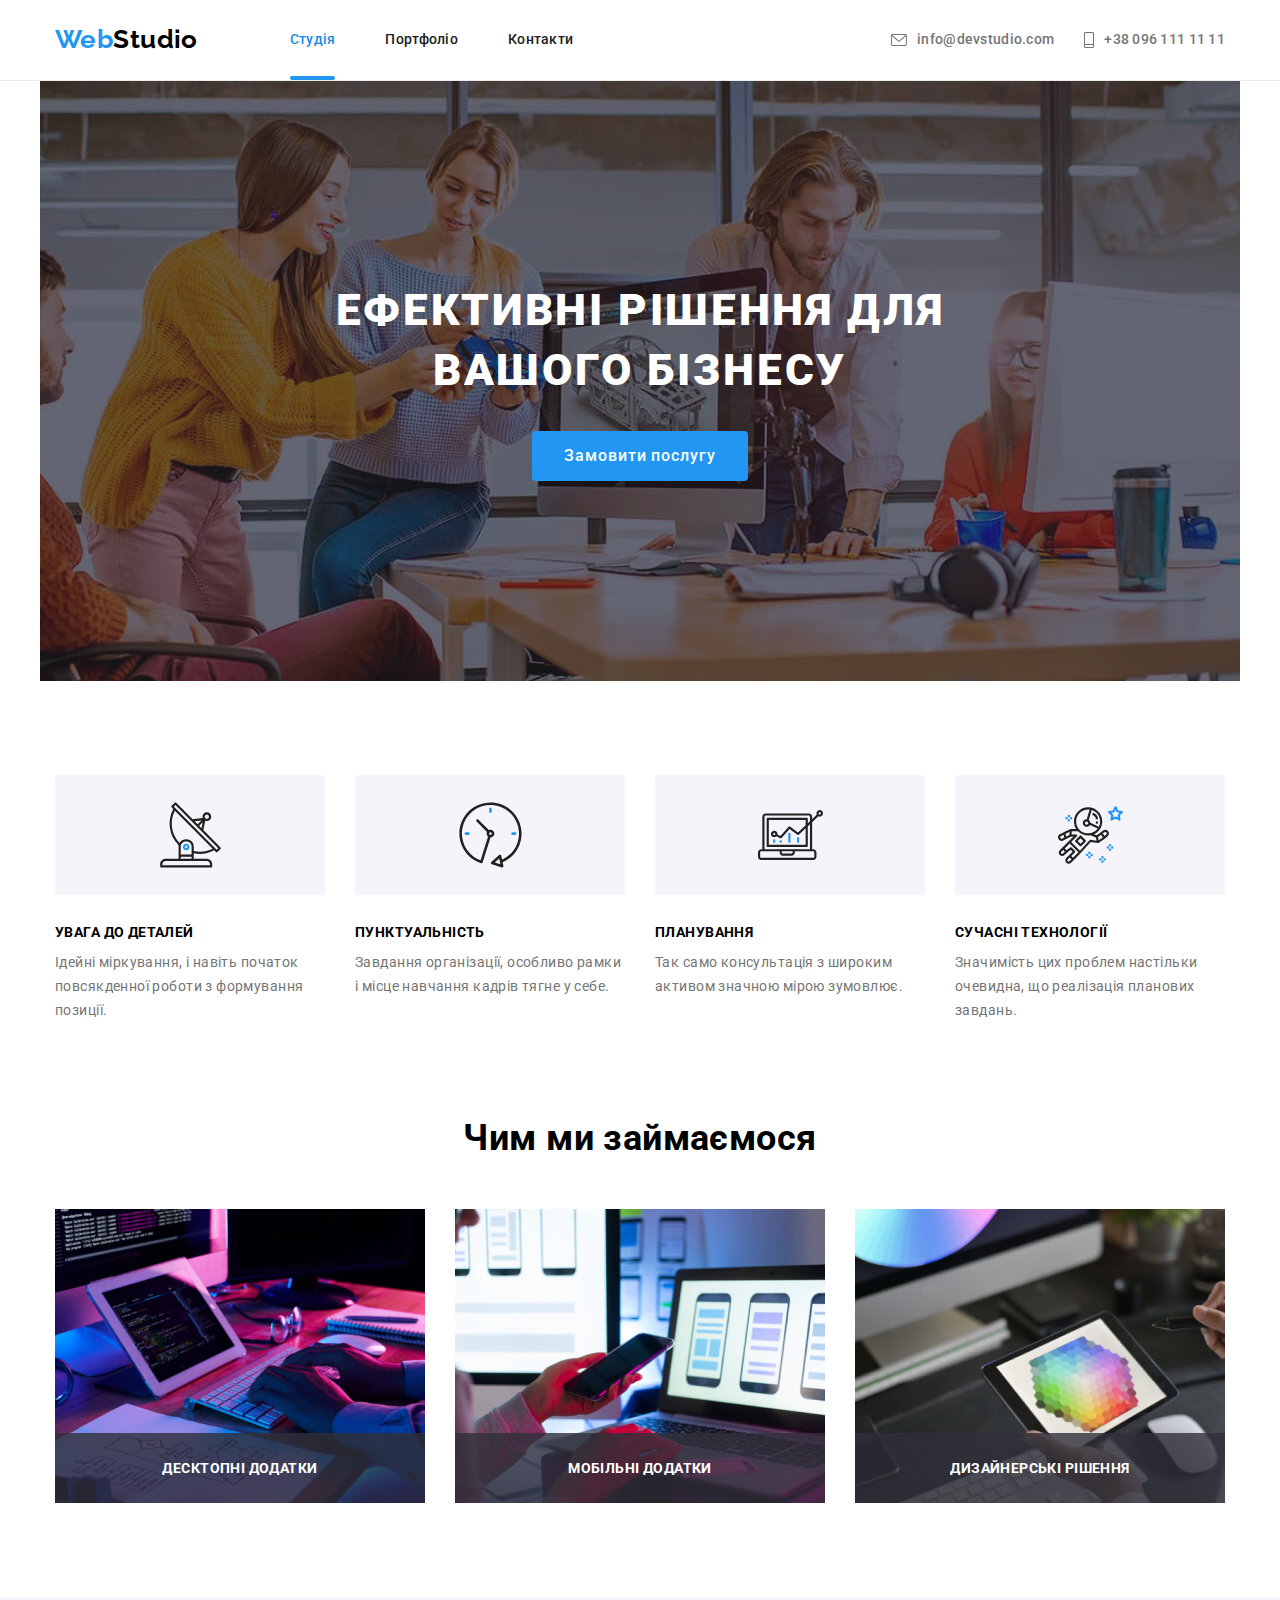
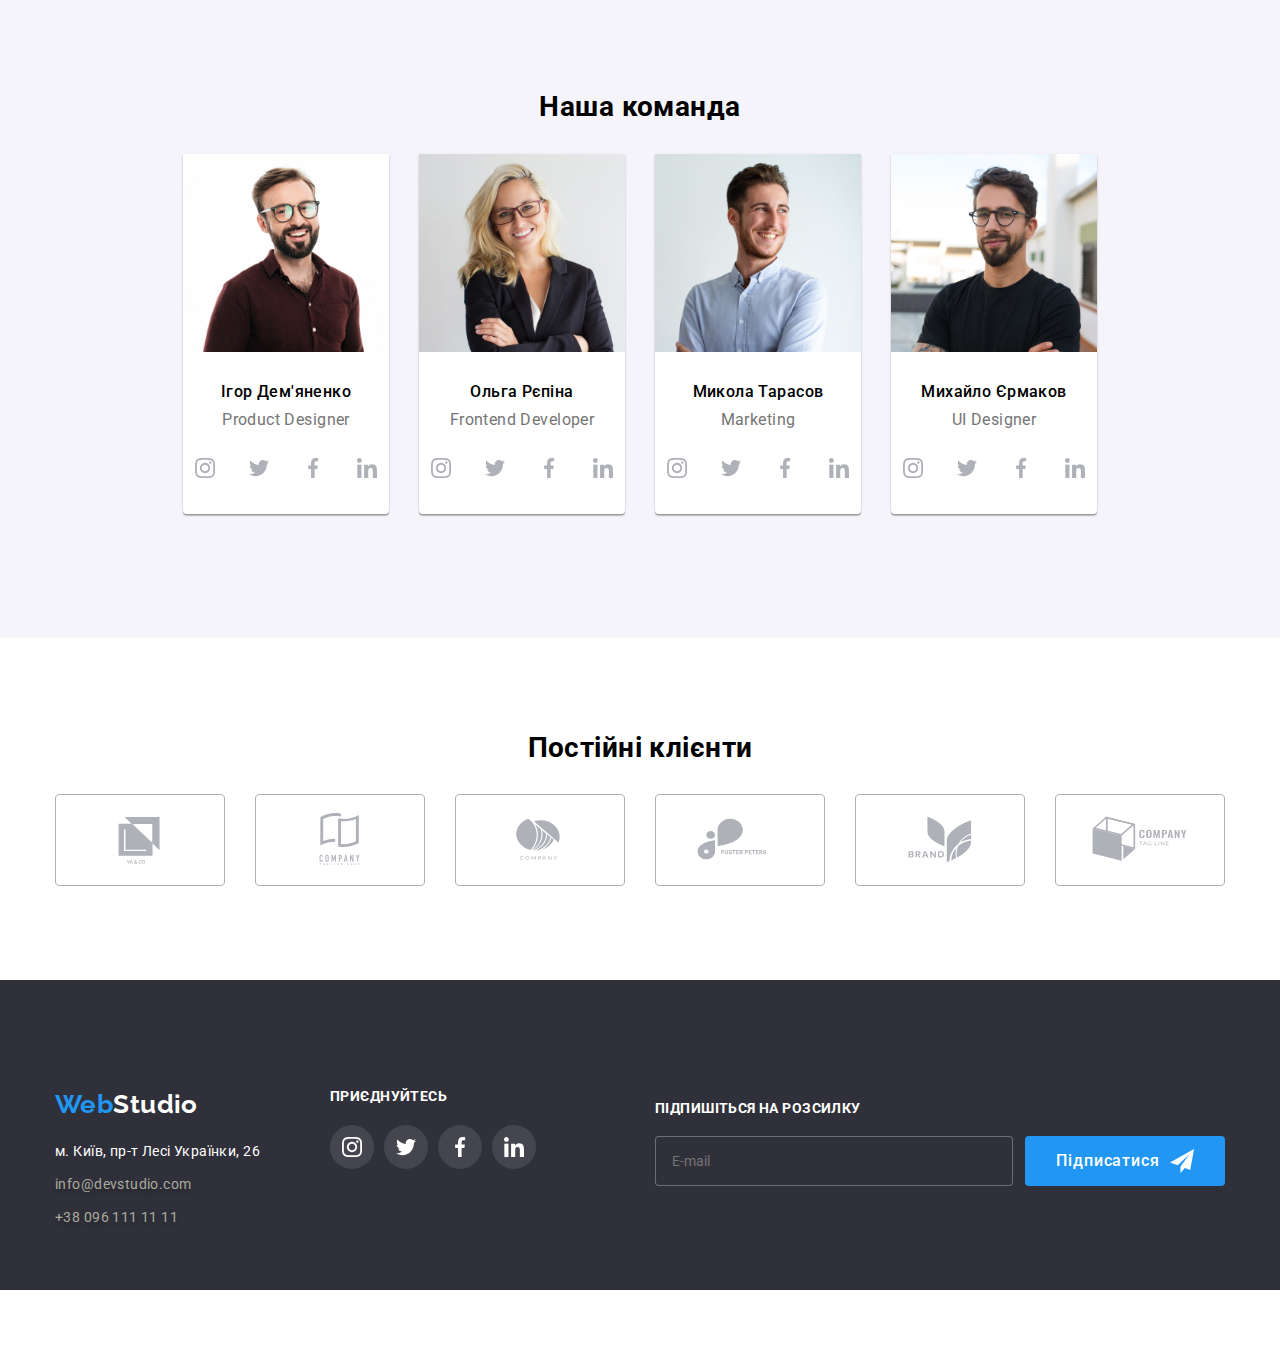
==== index.html @ 334ee8cf "add main and portfolio html pages" ====
<!DOCTYPE html>
<html lang="uk">

<head>
    <meta charset="UTF-8">
    <meta http-equiv="X-UA-Compatible" content="IE=edge">
    <meta name="viewport" content="width=device-width, initial-scale=1.0">
    <title>WebStudio</title>
    <link rel="preconnect" href="https://fonts.googleapis.com">
    <link rel="preconnect" href="https://fonts.gstatic.com" crossorigin>
    <link href="https://fonts.googleapis.com/css2?family=Raleway:wght@700&family=Roboto:wght@400;500;700;900&display=swap"
        rel="stylesheet">
    <link rel="stylesheet" href="https://cdnjs.cloudflare.com/ajax/libs/modern-normalize/1.1.0/modern-normalize.min.css">
    <link rel="stylesheet" href="./css/main.min.css">
    
    
</head>

<body class="page">

    <!--========== Навігація сайту ==========-->

    <header class="page-header">
        <div class="container page-header__container">
            <nav class="page-nav">
                <a class="logo link page-nav__logo" href="/index.html"><span class="logo__img">Web</span><span class="logo__img-header">Studio</span></a>
        
                <ul class="menu list">
                    <li class="menu__items">
                        <a class="menu__link menu__link_current link" href="./index.html">Студія</a>
                    </li>
                    <li class="menu__items">
                        <a class="menu__link link" href="./portfolio.html">Портфоліо</a>
                    </li>
                    <li class="menu__items">
                        <a class="menu__link link" href="#Контакти">Контакти</a>
                    </li>
                </ul>
                <!-- <button type="button" class="menu-button is-open"  
                data-menu-open>
                    <svg
                        width="40px" 
                        height="40px"
                        aria-label="переключатель мобільного меню"
                        >
                        <use class="icon-cross" href="./images/sprite.svg#icon-burger"></use>
                        <use class="icon-burger" href="./images/sprite.svg#icon-close"></use>
                    </svg>
                </button> -->
                <button type="button" class="open-mobile-menu-btn" data-menu-open>
                    <svg class="open-mobile-menu-btn_icon">
                        <use href="./images/sprite.svg#icon-burger"></use>
                    </svg>
                </button>
            </nav>
           
            <ul class="contact list">
                <li class="contact__items">
                    <a class="contact__info link" href="mailto:info@devstudio.com">
                        <svg class="email-img" lang="eu" aria-label="email logo" width="16" height="12">
                            <use href="./images/sprite.svg#icon-envelope"></use>
                        </svg>info@devstudio.com</a
                    >
                </li>
                <li class="contact__items">
                    <a class="contact__info link contact-phone-number" href="tel:+380961111111">
                        <svg class="phone-img" lang="eu" aria-label="phone logo" width="10" height="16">
                            <use href="./images/sprite.svg#icon-Vector"></use>
                        </svg>+38 096 111 11 11</a
                    >
                </li>
            </ul>
        </div>
        <div class="mobile-menu .backdrop" data-menu>
            <div class="container mobile-menu__container ">
                <button class="mobile-menu__close-btn" data-menu-close>
                    <svg class="mobile-menu__close-icon">
                        <use href="./images/sprite.svg#icon-close"></use>
                    </svg>
                </button>
                <ul class="mobile-menu-nav list">
                    <li class="mobile-menu-nav__item link">
                        <a class="mobile-menu-nav__link menu__link_current link" href="./index.html">Студія</a></li>
                    <li class="mobile-menu-nav__item link">
                        <a class="mobile-menu-nav__link link" href="./portfolio.html">Портфоліо</a></li>
                    <li class="mobile-menu-nav__item link">
                        <a class="mobile-menu-nav__link link" href="">Контакти</a></li>
                </ul>

                <ul class="mobile-menu-contacts list">
                    <li class="mobile-menu-contacts__item">
                        <a href="tel:+38 096 111 11 11" class="mobile-menu-contacts__tel link">+38 096 111 11 11</a>
                    </li>
                    <li class="mobile-menu-contacts__item">
                        <a href="mailo:info@devstudio.com" class="mobile-menu-contatcts__mail link">info@devstudio.com</a>
                    </li>
                </ul>

                <ul class="mobile-menu-social-list list">
                    <li class="mobile-menu-social-list__item">
                        <a class="mobile-menu-social-list__link link" href="">Instagram</a>
                    </li>
                    <li class="mobile-menu-social-list__item">
                        <a class="mobile-menu-social-list__link link" href="">Twitter</a>
                    </li>
                    <li class="mobile-menu-social-list__item">
                        <a class="mobile-menu-social-list__link link" href="">Facebook</a>
                    </li>
                    <li class="mobile-menu-social-list__item">
                        <a class="mobile-menu-social-list__link link" href="">LinkedIn</a>
                    </li>
                </ul>
            </div>
        </div>
    </header>

    <main>

        <!--========== Герой ==========-->

        <section class="hero">
            <div class="container hero-container">
                <h1 class="hero__title">Ефективні рішення для вашого бізнесу</h1>
                <button class="model-open-btn" type="button" data-modal-open>Замовити послугу</button>
            </div>
        </section>

        <!--========== Переваги ==========-->

        <section class="benefits section" id="Наші_переваги"> 
            <div class="container">
                <h2 class="benefist__subtitle visually-hidden">Наші переваги</h2>
                <ul class="list benefits-info">
                    <li class="benefits-info__benefits-list">
                        <div class="benefits-info__detalis">
                            <svg class="benefits-list__icon--svg" lang="en" aria-label="antenna logo" width="65px" height="70px">
                                <use href="./images/sprite.svg#icon-antenna"></use>
                            </svg>
                        </div>
                        <h3 class="benefits-info__title">УВАГА ДО ДЕТАЛЕЙ</h3>
                        <p class="benefits-info__text">Ідейні міркування, і навіть початок повсякденної роботи з формування позиції.</p>
                    </li>

                    <li class="benefits-info__benefits-list">
                        <div class="benefits-info__detalis">
                            <svg class="benefits-list__icon--svg" lang="en" aria-label="clock logo" width="65px" height="70px">
                                <use href="./images/sprite.svg#icon-clock"></use>
                            </svg>
                        </div>
                        <h3 class="benefits-info__title">ПУНКТУАЛЬНІСТЬ</h3>
                        <p class="benefits-info__text">Завдання організації, особливо рамки і місце навчання кадрів тягне у себе.</p>
                    </li>

                    <li class="benefits-info__benefits-list">
                        <div class="benefits-info__detalis">
                            <svg class="benefits-list__icon--svg" lang="en" aria-label="diagram logo" width="65px" height="70px">
                                <use href="./images/sprite.svg#icon-diagram"></use>
                            </svg>
                        </div>
                        <h3 class="benefits-info__title">ПЛАНУВАННЯ</h3>
                        <p class="benefits-info__text">Так само консультація з широким активом значною мірою зумовлює.</p>
                    </li>

                    <li class="benefits-info__benefits-list">
                        <div class="benefits-info__detalis">
                            <svg class="benefits-list__icon--svg" lang="en" aria-label="astronaut logo" width="65px" height="70px">
                                <use href="./images/sprite.svg#icon-astronaut"></use>
                            </svg>
                        </div>
                        <h3 class="benefits-info__title">СУЧАСНІ ТЕХНОЛОГІЇ</h3>
                        <p class="benefits-info__text">Значимість цих проблем настільки очевидна, що реалізація планових завдань.</p>
                    </li>
                </ul>
            </div>
        </section>

        <!--============= Чим займаємося =============-->

        <section class="work section">
            <div class="container">
                <h2 class="work__title">Чим ми займаємося</h2>
                <ul class="list work-info">
                    <li class="work-class">
                        <div class="class-title">
                            <img src="./images/photo-main/foto1.jpg" alt="Друкує на лептопі" width="370">
                            <p class="class-title__text">ДЕСКТОПНІ ДОДАТКИ</p>
                        </div>
                    </li>
                    <li class="work-class">
                        <div class="class-title">
                            <img src="./images/photo-main/foto2.jpg" alt="Людина за компютером" width="370">
                            <p class="class-title__text">МОБІЛЬНІ ДОДАТКИ</p>
                        </div>
                    </li>
                    <li class="work-class">
                        <div class="class-title">
                            <img src="./images/photo-main/foto3.jpg" alt="Планшет та ручка" width="370">
                            <p class="class-title__text">ДИЗАЙНЕРСЬКІ РІШЕННЯ</p>
                        </div>
                    </li>
                </ul>
            </div>
        </section>

        <!--============= Наша команда =============-->

        <section class="team section">
            <div class="container">
                <h2 class="team__title">Наша команда</h2>
                    <ul class="list team-info">
                        <li class="team-info__person-info">
                            <picture>
                                <source srcset="./images/team/team-desctop1.webp 1x, ./images/team/team-desctop1.webp 2x" 
                                    media="(min-width: 1200px)"
                                    type="img/webp" />
                                <source srcset="./images/team/team-desctop1.jpg 1x, ./images/team/team-desctop1.jpg 2x" 
                                    media="(min-width: 1200px)"
                                    />
                                <source srcset="./images/team/team-tablet1.webp 1x, ./images/team/team-tablet1.webp 2x"
                                    media="(min-width: 768px)" 
                                     />
                                <source srcset="./images/team/team-tablet1.jpg 1x, ./images/team/team-tablet1.jpg 2x" 
                                    media="(min-width: 768px)"
                                    />
                                <source srcset="./images/team/team-mobile1.jpg 1x, ./images/team/team-mobile1.jpg 2x" 
                                    media="(max-width: 767px)"
                                    />
                                <source srcset="./images/team/team-mobile1.jpg 1x, ./images/team/team-mobile1.jpg 2x" 
                                    media="(max-width: 767px)"
                                    />

                                <img class="team-img" src="./images/team/team-mobile1.jpg" alt="Ігор Дем'яненко член команди">
                            </picture>
                            <div class="team-descr">
                                <h3 class="team-descr__name-person">Ігор Дем'яненко</h3>
                                <p class="team-descr__proffession-person">Product Designer</p>
                            
                                <ul class="social-list list">
                                    <li class="social-list__social-items">
                                        <a class="social-list__social-link" href="">
                                            <svg class="links-list__social-icon--fill" width="20px" height="20px">
                                                <use href="./images/sprite.svg#icon-instagram"> 
                                                </use>
                                            </svg>
                                        </a>
                                    </li>
                                    <li class="social-list__social-items">
                                        <a class="social-list__social-link" href="">
                                            <svg class="links-list__social-icon--fill" width="20px" height="20px">
                                                <use href="./images/sprite.svg#icon-twitter">
                                                </use>
                                            </svg>
                                        </a>
                                    </li>
                                    <li class="social-list__social-items">
                                        <a class="social-list__social-link" href="">
                                            <svg class="links-list__social-icon--fill" width="20px" height="20px">
                                                <use href="./images/sprite.svg#icon-facebook">
                                                </use>
                                            </svg>
                                        </a>
                                    </li>
                                    <li class="social-list__social-items">
                                        <a class="social-list__social-link" href="">
                                            <svg class="links-list__social-icon--fill" width="20px" height="20px">
                                                <use href="./images/sprite.svg#icon-linkedin">
                                                </use>
                                            </svg>
                                        </a>
                                    </li>
                                </ul>
                            </div>
                        </li>
                        <li class="team-info__person-info">
                            <picture>
                                <source srcset="./images/team/team-desctop2.webp 1x, ./images/team/team-desctop2.webp 2x"
                                    media="(min-width: 1200px)" 
                                    type="img/webp" />
                                <source srcset="./images/team/team-desctop2.jpg 1x, ./images/team/team-desctop2.jpg 2x"
                                    media="(min-width: 1200px)" />
                                <source srcset="./images/team/team-tablet2.webp 1x, ./images/team/team-tablet2.webp 2x" 
                                    media="(min-width: 768px)"
                                    />
                                <source srcset="./images/team/team-tablet2.jpg 1x, ./images/team/team-tablet2.jpg 2x" 
                                    media="(min-width: 768px)" />
                                <source srcset="./images/team/team-mobile2.jpg 1x, ./images/team/team-mobile2.jpg 2x" 
                                    media="(max-width: 767px)"
                                    />
                                <source srcset="./images/team/team-mobile2.jpg 1x, ./images/team/team-mobile2.jpg 2x" 
                                    media="(max-width: 767px)" 
                                    />
                                <img class="team-img" src="./images/team/team-mobile2.jpg" alt="Ольга Рєпіна член команди">
                            </picture>
                                <div class="team-descr">
                                    <h3 class="team-descr__name-person">Ольга Рєпіна</h3>
                                    <p class="team-descr__proffession-person">Frontend Developer</p>
                                
                                    <ul class="social-list list">
                                        <li class="social-list__social-item">
                                            <a class="social-list__social-link" href="">
                                                <svg class="links-list__social-icon--fill" width="20px" height="20px">
                                                    <use href="./images/sprite.svg#icon-instagram">
                                                    </use>
                                                </svg>
                                            </a>
                                        </li>
                                        <li class="social-list__social-items">
                                            <a class="social-list__social-link" href="">
                                                <svg class="links-list__social-icon--fill" width="20px" height="20px">
                                                    <use href="./images/sprite.svg#icon-twitter">
                                                    </use>
                                                </svg>
                                            </a>
                                        </li>
                                        <li class="social-list__social-items">
                                            <a class="social-list__social-link" href="">
                                                <svg class="links-list__social-icon--fill" width="20px" height="20px">
                                                    <use href="./images/sprite.svg#icon-facebook">
                                                    </use>
                                                </svg>
                                            </a>
                                        </li>
                                        <li class="social-list__social-items">
                                            <a class="social-list__social-link" href="">
                                                <svg class="links-list__social-icon--fill" width="20px" height="20px">
                                                    <use href="./images/sprite.svg#icon-linkedin">
                                                    </use>
                                                </svg>
                                            </a>
                                        </li>
                                    </ul>
                                </div>
                        </li>
                        <li class="team-info__person-info">
                            <picture>
                                <source srcset="./images/team/team-desctop3.webp 1x, ./images/team/team-desctop3.webp 2x"
                                    media="(min-width: 1200px)" 
                                    type="img/webp" />
                                <source srcset="./images/team/team-desctop3.jpg 1x, ./images/team/team-desctop3.jpg 2x"
                                    media="(min-width: 1200px)" />
                                <source srcset="./images/team/team-tablet3.webp 1x, ./images/team/team-tablet3.webp 2x" 
                                    media="(min-width: 768px)"
                                    />
                                <source srcset="./images/team/team-tablet3.jpg 1x, ./images/team/team-tablet3.jpg 2x" 
                                    media="(min-width: 768px)" />
                                <source srcset="./images/team/team-mobile3.jpg 1x, ./images/team/team-mobile3.jpg 2x" 
                                    media="(max-width: 767px)"
                                    />
                                <source srcset="./images/team/team-mobile3.jpg 1x, ./images/team/team-mobile3.jpg 2x" 
                                    media="(max-width: 767px)" />
                            
                                <img class="team-img" src="./images/team/team-mobile3.jpg" alt="Микола Тарасов член команди">
                            </picture>
                                <div class="team-descr">
                                    <h3 class="team-descr__name-person">Микола Тарасов</h3>
                                    <p class="team-descr__proffession-person">Marketing</p>
                                
                                    <ul class="social-list list">
                                        <li class="social-list__social-item">
                                            <a class="social-list__social-link" href="">
                                                <svg class="links-list__social-icon--fill" width="20px" height="20px">
                                                    <use href="./images/sprite.svg#icon-instagram">
                                                    </use>
                                                </svg>
                                            </a>
                                        </li>
                                        <li class="social-list__social-items">
                                            <a class="social-list__social-link" href="">
                                                <svg class="links-list__social-icon--fill" width="20px" height="20px">
                                                    <use href="./images/sprite.svg#icon-twitter">
                                                    </use>
                                                </svg>
                                            </a>
                                        </li>
                                        <li class="social-items">
                                            <a class="social-list__social-link" href="">
                                                <svg class="links-list__social-icon--fill" width="20px" height="20px">
                                                    <use href="./images/sprite.svg#icon-facebook">
                                                    </use>
                                                </svg>
                                            </a>
                                        </li>
                                        <li class="social-items">
                                            <a class="social-list__social-link" href="">
                                                <svg class="links-list__social-icon--fill" width="20px" height="20px">
                                                    <use href="./images/sprite.svg#icon-linkedin">
                                                    </use>
                                                </svg>
                                            </a>
                                        </li>
                                    </ul>
                                </div>
                        </li>
                        <li class="team-info__person-info">
                            <picture>
                                <source srcset="./images/team/team-desctop4.webp 1x, ./images/team/team-desctop4.webp 2x"
                                    media="(min-width: 1200px)" 
                                    type="img/webp" />
                                <source srcset="./images/team/team-desctop4.jpg 1x, ./images/team/team-desctop4.jpg 2x"
                                    media="(min-width: 1200px)" />
                                <source srcset="./images/team/team-tablet4.webp 1x, ./images/team/team-tablet4.webp 2x" 
                                    media="(min-width: 768px)"
                                    />
                                <source srcset="./images/team/team-tablet4.jpg 1x, ./images/team/team-tablet4.jpg 2x" 
                                    media="(min-width: 768px)" />
                                <source srcset="./images/team/team-mobile4.jpg 1x, ./images/team/team-mobile4.jpg 2x" 
                                    media="(max-width: 767px)"
                                    />
                                <source srcset="./images/team/team-mobile4.jpg 1x, ./images/team/team-mobile4.jpg 2x" 
                                    media="(max-width: 767px)" />
                            
                                <img class="team-img" src="./images/team/team-mobile4.jpg" alt="Михайло Єрмаков член команди">
                            </picture>
                                <div class="team-descr">
                                    <h3 class="team-descr__name-person">Михайло Єрмаков</h3>
                                    <p class="team-descr__proffession-person">UI Designer</p>
                                
                                    <ul class="social-list list">
                                        <li class="social-list__social-item">
                                            <a class="social-list__social-link" href="#">
                                                <svg class="links-list__social-icon--fill" width="20px" height="20px">
                                                    <use href="./images/sprite.svg#icon-instagram">
                                                    </use>
                                                </svg>
                                            </a>
                                        </li>
                                        <li class="social-list__social-items">
                                            <a class="social-list__social-link" href="#">
                                                <svg class="links-list__social-icon--fill" width="20px" height="20px">
                                                    <use href="./images/sprite.svg#icon-twitter">
                                                    </use>
                                                </svg>
                                            </a>
                                        </li>
                                        <li class="social-list__social-items">
                                            <a class="social-list__social-link" href="#">
                                                <svg class="links-list__social-icon--fill" width="20px" height="20px">
                                                    <use href="./images/sprite.svg#icon-facebook">
                                                    </use>
                                                </svg>
                                            </a>
                                        </li>
                                        <li class="social-list__social-items">
                                            <a class="social-list__social-link" href="#" >
                                                <svg class="links-list__social-icon--fill" width="20px" height="20px">
                                                    <use href="./images/sprite.svg#icon-linkedin">
                                                    </use>
                                                </svg>
                                            </a>
                                        </li>
                                    </ul>
                                </div>
                        </li>
                    </ul>
            </div>
        </section>

            <!--============= Наші клієнти =============-->

        <section class="section client">
            <div class="container">
                <h2 class="client__hero">Постійні клієнти</h2>
                <ul class="client-list list">
                    <li class="client-list__client-items">
                        <a class="client-list__client-link" href="#">
                            <svg class="client-list__client-logo" width="160px" height="60px">
                                <use href="./images/sprite.svg#icon-Logo"></use>
                            </svg>
                        </a>
                    </li>
                    <li class="client-list__client-items">
                        <a class="client-list__client-link" href="#">
                            <svg class="client-list__client-logo" lang="en" aria-label="client logo" width="160px" height="60px">
                                <use href="./images/sprite.svg#icon-Logo-1"></use>
                            </svg>
                        </a>
                    </li>
                    <li class="client-list__client-items">
                        <a class="client-list__client-link" href="#">
                            <svg class="client-list__client-logo" lang="en" aria-label="client logo" width="160px" height="60px">
                                <use href="./images/sprite.svg#icon-Logo-2"></use>
                            </svg>
                        </a>
                    </li>
                    <li class="client-list__client-items">
                        <a class="client-list__client-link" href="#">
                            <svg class="client-list__client-logo" lang="en" aria-label="client logo" width="160px" height="60px">
                                <use href="./images/sprite.svg#icon-Logo-3"></use>
                            </svg>
                        </a>
                    </li>
                    <li class="client-list__client-items">
                        <a class="client-list__client-link" href="#">
                            <svg class="client-list__client-logo" lang="en" aria-label="client logo" width="160px" height="60px">
                                <use href="./images/sprite.svg#icon-Logo-4"></use>
                            </svg>
                        </a>
                    </li>
                    <li class="client-list__client-items">
                        <a href="#" class="client-list__client-link">
                            <svg class="client-list__client-logo" lang="en" aria-label="client logo" width="160px" height="60px">
                                <use href="./images/sprite.svg#icon-Logo-5"></use>
                            </svg>
                        </a>
                    </li>
                </ul>
            </div>
        </section>
    </main>
        
    <!--============= Футер =============-->

    <footer class="footer" id="Контакти">
        <div class="all-footer container">
            <div class="footer-tablet">
                <div class="container-footer">
                    <a class="link logo-footer" href="./index.html"><span class="logo-footer__img-first">Web</span><span
                            class="logo-footer__img-second">Studio</span>
                    </a>
                    <address class="addres">
                        <ul class="list addres-list">
                            <li class="addres-list__adress-info">
                                <a class="addres-list__contact-addres link"
                                    href="https://www.google.com/maps/d/u/0/viewer?mid=10uSM3H-mIU3GznYo2szRIEphczw&hl=en_US&ll=50.42725352504822%2C30.537984711639403&z=17"
                                    target="_blank" rel="noreferer noopener nofollow">м. Київ, пр-т Лесі Українки, 26 </a>
                            </li>
                            <li class="addres-list__adress-info">
                                <a class="addres-list__contact-list link contact-email"
                                    href="mailto:info@devstudio.com">info@devstudio.com</a>
                            </li>
                            <li class="addres-list__adress-info">
                                <a class="addres-list__contact-list link contact-phone" href="tel:+380961111111">+38 096 111 11 11</a>
                            </li>
                        </ul>
                    </address>
                </div>
                
                <div class=" social-footer">
                    <p class="social-footer__connection">приєднуйтесь</p>
                    <ul class="social-footer-list list">
                        <li class="social-footer-list__social-item">
                            <a class="social-footer-list__social-link-footer" href="#">
                                <svg class="social-footer-list__social-icons-footer" lang="en" aria-label="instagram logo" width="20px"
                                    height="20px">
                                    <use href="./images/sprite.svg#icon-instagram">
                                    </use>
                                </svg>
                            </a>
                        </li>
                        <li class="social-footer-list__social-items">
                            <a class="social-footer-list__social-link-footer" href="#">
                                <svg class="social-footer-list__social-icons-footer" lang="en" aria-label="twitter logo" width="20px"
                                    height="20px">
                                    <use href="./images/sprite.svg#icon-twitter">
                                    </use>
                                </svg>
                            </a>
                        </li>
                        <li class="social-footer-list__social-items">
                            <a class="social-footer-list__social-link-footer" href="#">
                                <svg class="social-footer-list__social-icons-footer" lang="en" aria-label="facebook logo" width="20px"
                                    height="20px">
                                    <use href="./images/sprite.svg#icon-facebook">
                                    </use>
                                </svg>
                            </a>
                        </li>
                        <li class="social-footer-list__social-items">
                            <a class="social-footer-list__social-link-footer" href="#">
                                <svg class="social-footer-list__social-icons-footer" lang="en" aria-label="linkedin logo" width="20px"
                                    height="20px">
                                    <use href="./images/sprite.svg#icon-linkedin">
                                    </use>
                                </svg>
                            </a>
                        </li>
                    </ul>
                </div>
            </div>
            
            <form class="subscription">
                <b class="subscription__footer-form-descr">ПІДПИШІТЬСЯ НА РОЗСИЛКУ</b>
                <div class="footer-form">
                    <label class="footer-form__footer-lable">
                        <input class="footer-form__footer-input-email" type="email" name="Email" placeholder="E-mail" pattern="[a-z0-9._%+-]+@[a-z0-9.-]+\.[a-z]{2,}$">
                            <button type="submit" class="footer-modal-btn">Підписатися<svg class="footer-icon" width="24px" height="24px">
                            <use href="./images/sprite.svg#icon-send"></use>
                            </svg>
                            </button>  
                        </label>
                </div>
            </form>
        </div>
    </footer>
    
    <div class="backdrop is-hidden" data-modal>
        <div class="modal">
            <button type="button" class="modal-close-btn" data-modal-close>
            <svg class="modal-close-icon" width="18px" height="18px" >
            <use href="./images/sprite.svg#icon-close"></use>
            </svg>
            </button>
            <p class="modal-form-title">Залиште свої дані, ми вам передзвонимо</p>
            <form class="modal-form">
                <label class="modal-form__modal-form-field">
                    <span class="modal-form__form-field-desc">Ім'я</span>
                    <span class="modal-form__form-input-wrapper">
                        <input type="text" class="modal-form__form-input" pattern="[a-zA-Zа-яА-ЯіІїЇ]+" name="user_name" >
                        <svg class="modal-form__form-icon" width="18px" height="18px">
                            <use href="./images/sprite.svg#icon-person-black"></use>
                        </svg>
                    </span>
                </label>
                <label class="modal-form__modal-form-field">
                    <span class="modal-form__form-field-desc">Телфон</span>
                    <span class="modal-form__form-input-wrapper">
                        <input type="tel" class="modal-form__form-input" pattern="[0-9]{3}-[0-9]{3}-[0-9]{2}-[0-9]{2}" title="xxx-xxx-xx-xx" name="user_phone"  >
                        <svg class="modal-form__form-icon" width="18px" height="18px">
                            <use href="./images/sprite.svg#icon-phone-black"></use>
                        </svg>
                    </span>
                </label>
                <label class="modal-form__modal-form-field">
                    <span class="modal-form__form-field-desc">Пошта</span>
                    <span class="modal-form__form-input-wrapper">
                        <input type="email" class="modal-form__form-input" name="user_email" pattern="[a-z0-9._%+-]+@[a-z0-9.-]+\.[a-z]{2,}$">
                        <svg class="modal-form__form-icon" width="18px" height="18px">
                            <use href="./images/sprite.svg#icon-email-black"></use>
                        </svg>
                    </span>
                </label>
                <label class="modal-form__modal-form-field modal-form-comment">
                    <span class="modal-form__form-field-desc">Коментар</span>
                    <textarea name="modal-form__user_message" class="modal-form-message" placeholder="Введіть текст"></textarea>
                </label>
                <label class="model-form-check-field">
                    <input type="checkbox" class="modal-form-check" name="user_policy" required>
                    <svg class="modal-form-own-checkbox">
                        <use class="modal-form-own-checkbox-icon" href="./images/sprite.svg#icon-check"></use>
                    </svg>
                    Погоджуюся з розсилкою та приймаю &nbsp; <a class="modal-form-contract" href="">Умови договору</a>
                </label>
                <button type="submit" class="modal-form-submit">Відправити</button>
            </form>
        </div>
    </div>
    
    <script src="./js/modal.js"></script>
    <script src="./js/menu.js"></script>

</body>


</html>
---- css/main.min.css ----
:root{--primary-font: "Roboto", sans-serif;--secondary-font: "Raleway", sans-serif;--primary-text-color-them-dark: #ffffff;--secondary-text-color-them-dark: rgba(255, 255, 255, 0.6);--primary-text-color-them-light: #212121;--secondary-text-color-them-light: #757575;--accent-color: #2196F3;--primary-background-color: #ffffff;--primary-logo-dark: #000000;--primary-logo-blue: #2196F3;--secondary-logo-blue: #2196F3;--secondary-logo-white: #ffffff;--primary-text-hero: #ffffff;--hero-background: #2F303A;--font-family: inherit;--background-open-model-btn: #188CE8;--background-team: #F5F4FA;--background-person-info: rgba(255, 255, 255, 1);--contact-addres-text: #ffffff;--contact-text-list: rgba(255, 255, 225, 0.6);--background-footer: #2F303A;--background-portfolio-title: #F5F4FA;--portfolio-text-title: #ffffff;--transition-dur-and-func: 250ms cubic-bezier(0.4, 0, 0.2, 1)}.footer-modal-btn,.class-title__text,.benefits-info__detalis,.contact__info,.social-footer-list__social-link-footer,.social-list__social-link,.social-list,.modal-close-btn,.model-form-check-field{display:flex;align-items:center;justify-content:center}.visually-hidden{position:absolute;white-space:nowrap;width:1px;height:1px;overflow:hidden;border:0;padding:0;clip:rect(0 0 0 0);clip-path:inset(50%);margin:-1px}.visually-hidden{position:absolute;white-space:nowrap;width:1px;height:1px;overflow:hidden;border:0;padding:0;clip:rect(0 0 0 0);clip-path:inset(50%);margin:-1px}.link{text-decoration:none}.list{list-style:none}h1,h2,h3,h4,p{margin-top:0;margin-bottom:0}ul,ol{margin-top:0;margin-bottom:0;padding-left:0}img{display:block;max-width:100%;height:auto}button{cursor:pointer}body{font-family:var(--primary-font);font-size:14px;background:var(--primary-background-color);font-weight:700;letter-spacing:.03em}.section{padding-top:94px;padding-bottom:94px}.container{padding-left:15px;padding-right:15px;margin-left:auto;margin-right:auto}@media screen and (min-width: 480px){.container{width:480px}}@media screen and (min-width: 768px){.container{width:768px}}@media screen and (min-width: 1200px){.container{width:1200px}}@media screen and (max-width: 767px){.mobile-menu{position:fixed;top:0;left:0;z-index:100;width:100%;height:100%;opacity:0;visibility:hidden;pointer-events:none;background-color:#fff;transition:opacity var(--transition-dur-and-func),visibility var(--transition-dur-and-func)}.mobile-menu.is-open{opacity:1;visibility:visible;pointer-events:auto}.mobile-menu__container{position:relative;padding-left:40px}.mobile-menu__close-btn{position:absolute;top:10px;right:15px;background-color:rgba(0,0,0,0);border:0;padding:0;line-height:0}.mobile-menu__close-icon{width:40px;height:40px}}@media screen and (min-width: 768px){.mobile-menu{display:none}}.logo__img-header{font-size:26px;font-weight:700;line-height:1.1923076923;font-family:var(--secondary-font);font-style:normal;color:var(--primary-logo-dark)}.logo__img{font-size:26px;font-weight:700;line-height:1.1923076923;font-family:var(--secondary-font);font-style:normal;color:var(--primary-logo-blue)}.backdrop{position:fixed;top:0;left:0;width:100%;height:100%;background:rgba(0,0,0,.2);z-index:100;overflow-y:hidden;transition:var(--transition-dur-and-func)}.backdrop.is-hidden{visibility:hidden;opacity:0;pointer-events:none}.mobile-menu-nav{font-size:40px;font-weight:500;line-height:1.175;letter-spacing:.02em}.mobile-menu-nav:hover,.mobile-menu-nav:focus{color:var(--accent-color)}.mobile-menu__container{position:relative;display:flex;flex-direction:column;height:100%;padding-top:48px;padding-bottom:48px;padding-left:40px}.mobile-menu-nav__link{color:var(--accent_color)}.mobile-menu-nav__item:not(:last-child){margin-bottom:32px}.mobile-menu-contacts__tel{display:block;font-size:34px;font-weight:500;line-height:1.176;color:var(--accent-color);margin-bottom:32px}.mobile-menu-contatcts__mail{display:block;font-size:24px;font-weight:500;line-height:1.166;color:#757575}.mobile-menu-contacts{margin-top:auto;margin-bottom:64px}.mobile-menu-social-list{display:flex;flex-wrap:wrap}.mobile-menu-social-list__item:not(:last-child){border-right:1px solid rgba(33,33,33,.2);margin-right:10px;padding-right:10px}.mobile-menu-social-list__link{color:var(--accent-color);font-size:18px;font-weight:500;line-height:1.22;letter-spacing:.02em}.model-open-btn{align-items:center;margin:auto;display:block;padding:10px 32px;font-family:var(--primary-font);font-weight:500;font-size:16px;line-height:1.88;letter-spacing:.06em;border:none;color:var(--primary-text-color-them-dark);background:var(--accent-color);border-radius:4px;transition:var(--transition-dur-and-func)}.model-open-btn:hover,.model-open-btn:focus{color:var(--primary-text-color-them-dark);background:var(--background-open-model-btn)}.modal-form-title{font-family:var(--primary-font);font-size:20px;font-weight:700;text-align:center;margin-bottom:12px}.modal-form{display:flex;flex-direction:column}.modal-form__form-field-desc{display:block;font-size:12px;font-weight:400;color:#757575;margin-bottom:4px}.modal-form__modal-form-field{margin-bottom:10px}.modal-form-comment{margin-bottom:20px}.modal-form__form-input-wrapper{position:relative;display:block}.modal-form__form-input{width:100%;border:1px rgba(33,33,33,.2) solid;border-radius:4px;padding-left:42px;height:40px;transition:var(--transition-dur-and-func)}.modal-form__form-input:focus{outline:none;border-color:#2196f3}.modal-form__form-icon{display:block;position:absolute;top:50%;left:12px;transform:translateY(-50%);transition:var(--transition-dur-and-func)}.modal-form-input:focus+.modal-form__form-icon{fill:var(--accent-color)}.modal-form-message{width:100%;height:120px;border-radius:4px;border:1px rgba(33,33,33,.2) solid;padding:12px 16px;resize:none;transition:var(--transition-dur-and-func)}.modal-form-message::placeholder{color:rgba(117,117,117,.5)}.modal-form-message:focus{outline:none;border-color:#2196f3}.modal-form-own-checkbox{width:16px;height:15px;border:2px #212121 solid;border-radius:4px;color:#212121;margin-right:7px}.modal-form-check:checked+.modal-form-own-checkbox{background-color:#2196f3;border-color:#fff}.modal-form-own-checkbox-icon{display:none;fill:#fff}.modal-form-check:checked+.modal-form-own-checkbox .modal-form-own-checkbox-icon{display:block}.modal-form-check{position:absolute;appearance:none}.modal-close-icon:hover,.modal-close-icon:focus{fill:#2196f3}.model-form-check-field{font-weight:400;margin-bottom:30px;color:#757575}.modal-form-contract{color:#2196f3}.modal-form-submit{min-width:200px;min-height:50px;align-items:center;margin:auto;display:block;padding:10px 52px;font-family:var(--primary-font);font-weight:500;font-size:16px;line-height:1.88;letter-spacing:.06em;border:none;color:var(--primary-text-color-them-dark);background:var(--accent-color);border-radius:4px;transition:var(--transition-dur-and-func)}.modal-form-submit:hover,.modal-form-submit:focus{color:var(--primary-text-color-them-dark);background:var(--background-open-model-btn)}@media screen and (max-width: 767px){.modal{position:absolute;top:50%;left:50%;transform:translate(-50%, -50%);width:450px;height:609px;padding:40px;background-color:#fff}}.modal-close-btn{position:absolute;top:8px;right:8px;width:30px;height:30px;border-radius:50%;background-color:rgba(0,0,0,0);border:1px solid rgba(0,0,0,.1);transition:var(--transition-dur-and-func);transition:duration 250ms;padding:0}.social-list{column-gap:10px;padding-bottom:24px}.social-list__social-link{width:44px;height:44px;border-radius:50%;background-color:#fff;transition:var(--transition-dur-and-func)}.social-list__social-link:hover,.social-list__social-link:focus{background-color:var(--accent-color)}.links-list__social-icon--fill{width:20px;height:20px;fill:#afb1b8;transition:fill var(--transition-dur-and-func)}.social-list__social-link:hover .links-list__social-icon--fill,.social-list__social-link:focus .links-list__social-icon--fill{fill:#fff}.social-footer-list__social-link-footer{width:44px;height:44px;border-radius:50%;background-color:rgba(255,255,255,.1);color:var(--primary-text-hero)}.social-footer-list__social-link-footer:hover,.social-footer-list__social-link-footer:focus{background-color:var(--accent-color);transition:var(--transition-dur-and-func)}.social-link-footer:hover .social-icons,.social-link-footer:focus .social-icons{fill:var(--secondary-logo-white)}.social-footer-list__social-icons-footer{fill:#fff}.logo-footer{display:inline-block;margin-bottom:20px}.logo-footer__img-first{font-size:26px;font-weight:700;line-height:1.1923076923;font-family:var(--secondary-font);color:var(--secondary-logo-blue)}.logo-footer__img-second{font-size:26px;font-weight:700;line-height:1.1923076923;font-family:var(--secondary-font);color:var(--secondary-logo-white)}@media screen and (max-width: 767px){.menu{display:none}.page-nav{display:flex;align-items:center;justify-content:space-between}.page-header__modal-btn{display:none}.page-header__container{align-items:center;justify-content:space-between}.open-mobile-menu-btn{line-height:0;border:none;border-color:rgba(0,0,0,0);padding:0}.open-mobile-menu-btn_icon{width:40px;height:40px;background-color:#fff}.contact{display:none;text-align:center}.logo{margin-top:16px;margin-bottom:16px}}@media screen and (min-width: 768px){.open-mobile-menu-btn{display:none}.page-nav{display:flex;align-items:center}.page-nav__logo{margin-right:88px}.page-header__container{display:flex;align-items:center;justify-content:space-between}.menu{display:flex;column-gap:50px}.menu__link{font-weight:500;line-height:1.14;letter-spacing:.02em;padding-top:32px;padding-bottom:32px;color:var(--primary-text-color-them-light)}.menu__link:hover,.menu__link:focus{color:var(--accent-color);transition:var(--transition-dur-and-func)}.contact{display:block}.contact__items{display:block}.contact__info{justify-content:flex-start;padding-top:5px;padding-bottom:5px}}.page-header{border-bottom:1px solid #ececec}.phone-img,.email-img{margin-right:10px;fill:currentColor}.contact__items{color:#757575}.contact__info{font-weight:500;line-height:1.14;letter-spacing:.02em;color:var(--secondary-text-color-them-light)}.contact__info:hover,.contact__info:focus{color:#2196f3;transition:var(--transition-dur-and-func)}.menu__link{display:block;position:relative;font-weight:500;line-height:1.14;letter-spacing:.02em;padding-top:32px;padding-bottom:32px;color:var(--primary-text-color-them-light)}.menu__link:hover,.menu__link:focus{color:var(--accent-color);transition:var(--transition-dur-and-func)}.menu__link_current{color:var(--background-open-model-btn)}.menu__link_current::after{content:"";position:absolute;display:block;left:0;bottom:0;height:4px;width:100%;border-radius:2px;background-color:var(--accent-color)}.page-header{margin-bottom:0}.page-header-container{display:flex;align-items:center}@media screen and (min-width: 1200px){.contact{display:flex;align-items:center;margin-left:auto}.contact .contact-items+.items{margin-left:50px}.page-nav__logo{margin-right:92px}.contact__items{margin-left:30px}}@media screen and (max-width: 767px){.hero{background-image:linear-gradient(to right, rgba(47, 48, 58, 0.4), rgba(47, 48, 58, 0.4)),url("../images/photo-main/background-hero.jpg");max-width:480px;background-repeat:no-repeat;background-position:center;background-size:cover;min-height:400px;text-align:center;padding-top:116px}.hero__title{color:#fff;font-size:26px;font-weight:900;line-height:1.6;letter-spacing:.06em;text-transform:uppercase;display:block;width:100%;text-align:center;margin-left:auto;margin-right:auto;margin-bottom:30px}}@media screen and (min-width: 768px){.hero{background-image:linear-gradient(to right, rgba(47, 48, 58, 0.4), rgba(47, 48, 58, 0.4)),url("../images/photo-main/background-hero.jpg");max-width:768px;background-repeat:no-repeat;background-position:center;background-size:cover;min-height:400px;text-align:center;padding-top:116px}.hero__title{color:#fff;font-size:26px;font-weight:900;line-height:1.6;letter-spacing:.06em;text-transform:uppercase;display:block;width:360px;text-align:center;margin-left:auto;margin-right:auto;margin-bottom:30px}}@media screen and (min-width: 1200px){.hero{padding-top:200px;padding-bottom:200px;height:600px;max-width:1200px;margin-left:auto;margin-right:auto;background-position:center;background-image:linear-gradient(to right, rgba(47, 48, 58, 0.4), rgba(47, 48, 58, 0.4)),url("../images/photo-main/background-hero.jpg")}.hero__title{text-align:center;margin-bottom:30px;width:696px;margin-left:auto;margin-right:auto;font-weight:900;font-size:44px;line-height:1.36;letter-spacing:.06em;text-transform:uppercase;color:var(--primary-text-hero)}.model-open-btn{align-items:center;margin:auto;display:block;padding:10px 32px;font-family:var(--primary-font);font-weight:500;font-size:16px;line-height:1.88;letter-spacing:.06em;border:none;color:var(--primary-text-color-them-dark);background:var(--accent-color);border-radius:4px}.model-open-btn:hover,.model-open-btn:focus{color:var(--primary-text-color-them-dark);background:var(--background-open-model-btn)}}@media screen and (max-width: 767px){.benefist-info{display:flex;flex-wrap:wrap;gap:30px;width:480px}.benefits-info__benefits-list{padding-bottom:30px;text-align:start}.benefits-info__title{text-align:center;padding-bottom:10px}.benefits-info__detalis{background-color:#f5f4fa;display:flex;justify-content:center;align-items:center;border-radius:4px;height:120px;margin-bottom:30px}}.benefits-info__text{font-weight:400;line-height:1.71;color:var(--secondary-text-color-them-light)}.benefits-info__title{font-size:14px;line-height:1.14;text-transform:uppercase}@media screen and (min-width: 768px){.benefits-info{display:flex;flex-wrap:wrap;gap:30px}.benefits-info__detalis{background-color:#f5f4fa;display:flex;justify-content:center;align-items:center;border-radius:4px;height:120px;margin-bottom:30px}.benefits-info__benefits-list{width:calc((100% - 30px)/2)}.benefits-info__title{padding-bottom:10px}}@media screen and (min-width: 1200px){.benefits-info{display:flex;flex-wrap:wrap;gap:30px}.benefits-info__benefits-list{width:270px;flex-basis:calc((100% - 90px)/4)}}@media screen and (max-width: 1200px){.work{display:none}}.work{padding-top:0}.work-info{display:flex;flex-wrap:wrap;gap:30px}.work__title{padding-bottom:50px;font-size:36px;line-height:1.17;text-align:center}.class-title__text{font-size:14px;vertical-align:top;position:absolute;bottom:0;left:0;width:370px;height:70px;overflow:auto;background-color:rgba(47,48,58,.8);color:#fff}.class-title{position:relative}@media screen and (max-width: 767px){.team-info__person-info{background-color:#fff;box-shadow:0px 1px 3px rgba(0,0,0,.12),0px 1px 1px rgba(0,0,0,.14),0px 2px 1px rgba(0,0,0,.2);border-radius:0px 0px 4px 4px;margin-bottom:30px}.team-descr{text-align:center;max-width:450px;padding-top:30px}.team-descr__name-person{padding-bottom:10px;font-size:16px;font-weight:500}.team-descr__proffession-person{padding-bottom:16px;font-size:16px;font-weight:400;color:#757575}.team-img{max-width:450px}}.team{background-color:#f5f4fa}.team__title{font-size:28px;line-height:1.17;text-align:center;margin-bottom:30px}.team-img{display:block;width:100%;padding-bottom:30px}@media screen and (min-width: 768px){.team-info{display:flex;flex-wrap:wrap;column-gap:30px}.team-info__person-info{background-color:#fff;box-shadow:0px 1px 3px rgba(0,0,0,.12),0px 1px 1px rgba(0,0,0,.14),0px 2px 1px rgba(0,0,0,.2);border-radius:0px 0px 4px 4px;margin-bottom:30px}.team-descr{text-align:center;max-width:450px}.team-descr__name-person{color:var(--title-text-color);font-size:16px;line-height:1.2;font-weight:500;margin-bottom:10px}.team-descr__proffession-person{font-size:16px;padding-bottom:16px;font-weight:400;color:#757575}.team-img{max-width:354px}}@media screen and (min-width: 1200px){.team-info{display:flex;flex-wrap:nowrap;column-gap:30px;justify-content:center}.team-info__person-info{background-color:#fff;box-shadow:0px 1px 3px rgba(0,0,0,.12),0px 1px 1px rgba(0,0,0,.14),0px 2px 1px rgba(0,0,0,.2);border-radius:0px 0px 4px 4px;margin-bottom:30px}}.client__hero{color:var(--title-text-color);font-family:"Roboto";font-weight:700;font-size:28px;line-height:1.17;text-align:center;margin-bottom:30px}.client-list{display:flex;flex-wrap:wrap;gap:30px;justify-content:center}.client-list__client-items{width:210px;height:92px}.client-list__client-link{display:flex;align-items:center;justify-content:center;border:1px solid #afb1b8;border-radius:4px;color:#afb1b8;fill:currentColor;height:100%;width:100%;transition:border-color 250ms cubic-bezier(0.4, 0, 0.2, 1),color 250ms cubic-bezier(0.4, 0, 0.2, 1)}@media screen and (min-width: 1200px){.client-list__client-items{width:170px;height:92px}}@media screen and (max-width: 767px){.all-footer{width:480px}.container-footer{text-align:center}.logo-footer{margin-bottom:20px}.addres{margin-bottom:60px}.addres-list__adress-info{margin-bottom:8px;font-style:normal}.addres-list__contact-addres{font-weight:400;font-size:14px;color:#fff}.contact-email,.contact-phone{font-size:14px;font-weight:400;color:rgba(255,255,255,.6);text-shadow:0px 4px 4px rgba(0,0,0,.25)}.social-footer__connection{text-transform:uppercase;color:#fff;font-size:14;font-weight:700;line-height:1.14;text-align:center;margin-bottom:20px}.social-footer{margin-bottom:60px}.subscription{display:block;margin-top:0em;text-align:center}.subscription__footer-form-descr{margin-bottom:20px;text-align:center}.footer-form{display:flex;flex-direction:column;align-items:center}.footer-form__fotter-input-email{width:300px;height:50px;background-color:inherit}.footer-modal-btn{margin-top:30px;display:flex;align-items:center;justify-content:center}.footer-form__footer-lable{display:flex;flex-direction:column;align-items:center}}.addres-list__adress-info{font-style:normal}.addres-list__contact-addres{font-weight:400;font-size:14px;color:#fff}.contact-email,.contact-phone{font-size:14px;font-weight:400;color:rgba(255,255,255,.6);text-shadow:0px 4px 4px rgba(0,0,0,.25)}.subscription__footer-form-descr{font-weight:700;letter-spacing:.03em;text-transform:uppercase;color:#fff}.social-footer-list{display:flex;align-items:center;justify-content:center;column-gap:10px;border-radius:50%}.footer{padding-top:60px;padding-bottom:60px;background-color:#2f303a}.footer-form__footer-input-email{width:358px;height:50px;padding-left:16px;margin-top:20px;color:#fff;background:var(--background-footer);border-radius:4px;border:1px rgba(255,255,255,.3) solid}.footer-form__footer-input-email:focus{color:rgba(255,255,255,.3)}.footer-modal-btn{min-width:200px;height:50px;font-family:var(--primary-font);font-weight:500;font-size:16px;line-height:1.88;letter-spacing:.06em;border:none;color:var(--primary-text-color-them-dark);background:var(--accent-color);border-radius:4px;transition:var(--transition-dur-and-func)}.footer-modal-btn:hover,.footer-modal-btn:focus{color:var(--primary-text-color-them-dark);background:var(--background-open-model-btn)}@media screen and (min-width: 768px){.addres-list__adress-info{display:block;text-align:center;align-items:center}.addres-list__adress-info:not(:last-child){margin-bottom:8px}.footer-tablet{display:flex;align-items:center;justify-content:space-around}.social-footer__connection{text-transform:uppercase;color:#fff;font-size:14;font-weight:700;line-height:1.14;text-align:center;margin-bottom:20px}.logo-footer{margin-left:30px}.subscription{margin-top:60px;text-align:center}.footer-form__footer-lable{display:flex;flex-direction:column;align-items:center}.footer-form__footer-input-email{margin-bottom:20px}}@media screen and (min-width: 1200px){.footer{padding-top:60px;padding-bottom:60px}.addres-list__adress-info:not(:last-child){margin-bottom:9px}.addres-list__contact-addres{font-family:var(--primary-font);font-style:normal;font-weight:400;line-height:1.71;letter-spacing:.03em;color:var(--contact-addres-text)}.addres-list__contact-addres:hover,.addres-list__contact-addres:focus{color:var(--accent-color)}.addres-list__contact-list{font-style:normal;font-weight:400;line-height:1.71;letter-spacing:.03em;color:var(--contact-text-list)}.addres-list__contact-list:hover,.addres-list__contact-list:focus{color:var(--accent-color)}.footer{background:var(--background-footer)}.social-footer{margin-left:70px}.social-footer__connection{display:flex;margin-bottom:20px;justify-content:flex-start;font-weight:700;font-style:normal;font-style:14px;line-height:1.14;letter-spacing:.03em;text-transform:uppercase;color:var(--primary-text-hero)}.all-footer{display:flex;align-items:baseline;justify-content:space-around;flex-wrap:wrap}.footer-form{margin-left:auto}.footer-form__footer-lable{display:flex;flex-direction:row;align-items:flex-start}.subscription{display:block;margin-left:auto;text-align:start}.subscription__footer-form-descr{font-size:14px;font-weight:700;color:#fff}.footer-form__footer-input-email{width:358px;height:50px;padding-left:16px;margin-top:20px;color:#fff;background:var(--background-footer);border-radius:4px;border:1px rgba(255,255,255,.3) solid}.footer-form__footer-input-email:focus{color:rgba(255,255,255,.3)}.footer-modal-btn{position:relative;min-width:200px;height:50px;margin-top:20px;margin-left:12px;font-family:var(--primary-font);font-weight:500;font-size:16px;line-height:1.88;letter-spacing:.06em;border:none;color:var(--primary-text-color-them-dark);background:var(--accent-color);border-radius:4px;transition:var(--transition-dur-and-func)}.footer-modal-btn:hover,.footer-modal-btn:focus{color:var(--primary-text-color-them-dark);background:var(--background-open-model-btn)}.footer-icon{margin-left:10px}.footer-icon::after{content:"";display:block;position:absolute}.logo-footer{margin-left:0}.addres{text-align:start}.addres-list__adress-info{text-align:start}.footer-tablet{justify-content:space-evenly;align-items:stretch}}/*# sourceMappingURL=main.min.css.map */
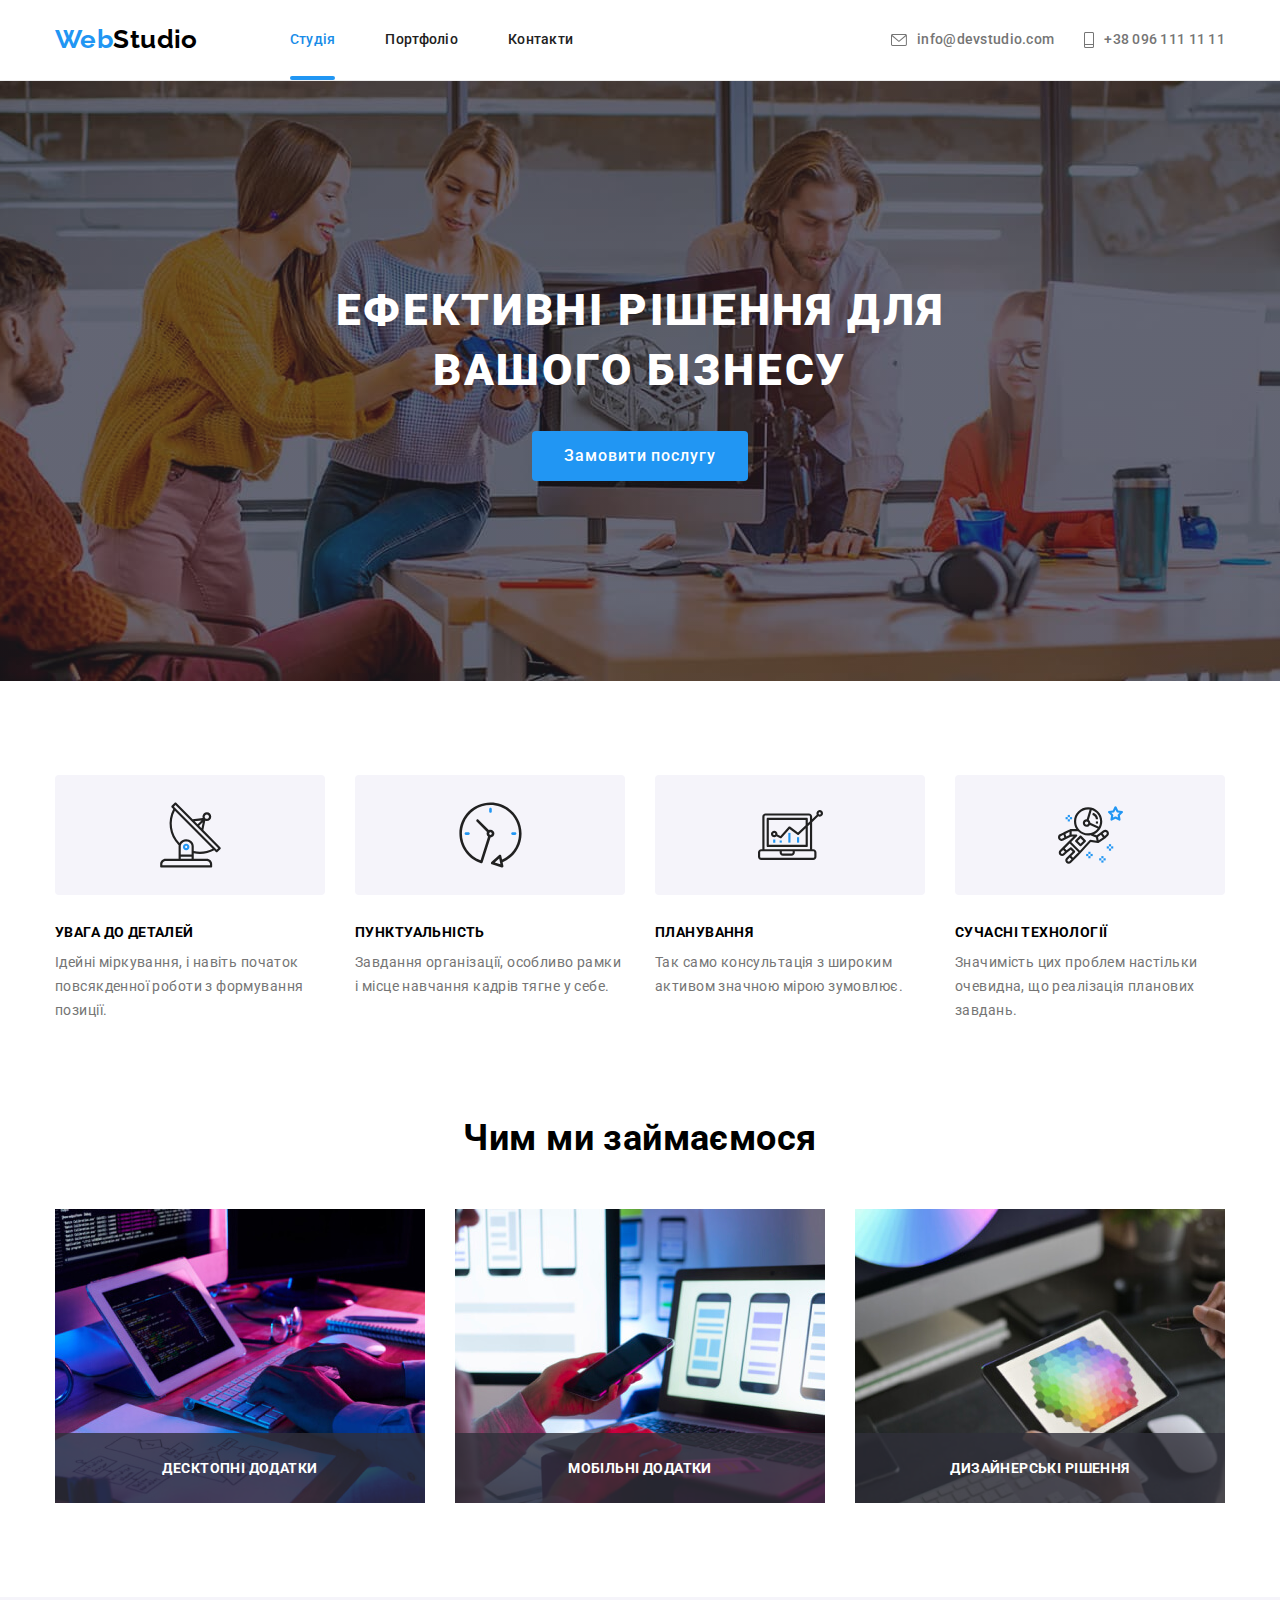
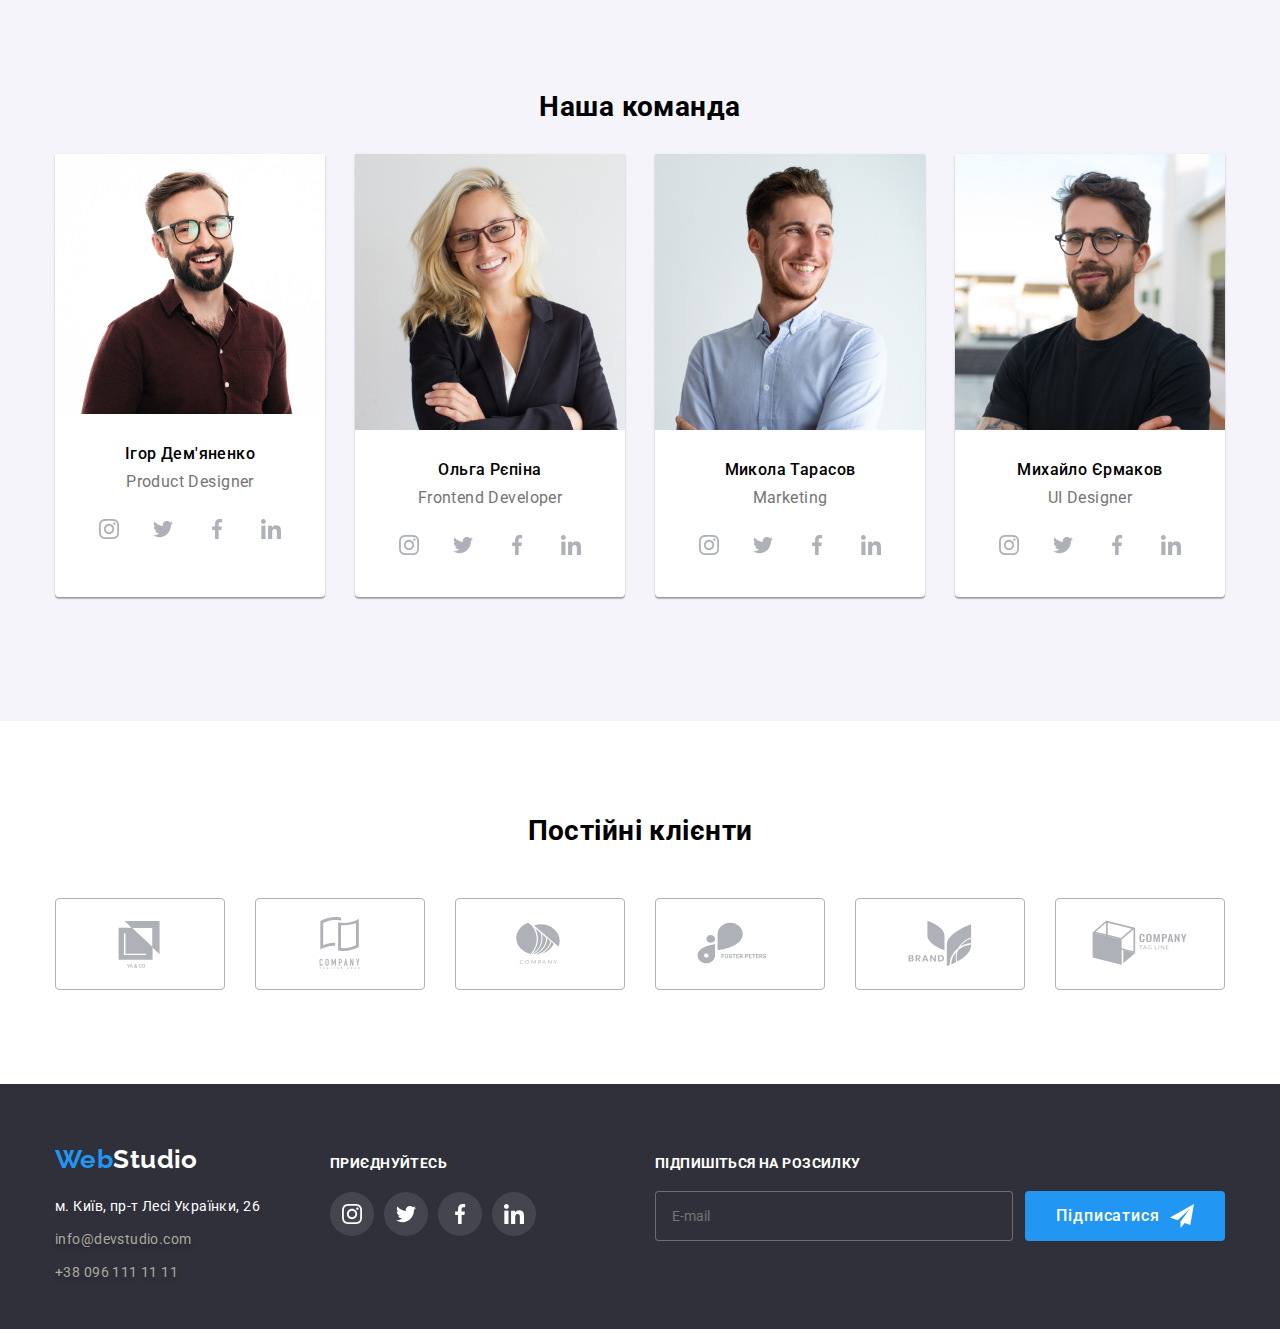
==== commit c61293f4: "correct main page." ====
--- a/index.html
+++ b/index.html
@@ -580,7 +580,6 @@
             
             <form class="subscription">
                 <b class="subscription__footer-form-descr">ПІДПИШІТЬСЯ НА РОЗСИЛКУ</b>
-                <div class="footer-form">
                     <label class="footer-form__footer-lable">
                         <input class="footer-form__footer-input-email" type="email" name="Email" placeholder="E-mail" pattern="[a-z0-9._%+-]+@[a-z0-9.-]+\.[a-z]{2,}$">
                             <button type="submit" class="footer-modal-btn">Підписатися<svg class="footer-icon" width="24px" height="24px">
@@ -588,7 +587,6 @@
                             </svg>
                             </button>  
                         </label>
-                </div>
             </form>
         </div>
     </footer>
@@ -638,7 +636,9 @@
                     <svg class="modal-form-own-checkbox">
                         <use class="modal-form-own-checkbox-icon" href="./images/sprite.svg#icon-check"></use>
                     </svg>
-                    Погоджуюся з розсилкою та приймаю &nbsp; <a class="modal-form-contract" href="">Умови договору</a>
+                    <p class="checkbox-text">
+                        Погоджуюся з розсилкою та приймаю &nbsp; <a class="modal-form-contract" href="">Умови договору</a>
+                    </p>
                 </label>
                 <button type="submit" class="modal-form-submit">Відправити</button>
             </form>
--- a/css/main.min.css
+++ b/css/main.min.css
@@ -1 +1 @@
-:root{--primary-font: "Roboto", sans-serif;--secondary-font: "Raleway", sans-serif;--primary-text-color-them-dark: #ffffff;--secondary-text-color-them-dark: rgba(255, 255, 255, 0.6);--primary-text-color-them-light: #212121;--secondary-text-color-them-light: #757575;--accent-color: #2196F3;--primary-background-color: #ffffff;--primary-logo-dark: #000000;--primary-logo-blue: #2196F3;--secondary-logo-blue: #2196F3;--secondary-logo-white: #ffffff;--primary-text-hero: #ffffff;--hero-background: #2F303A;--font-family: inherit;--background-open-model-btn: #188CE8;--background-team: #F5F4FA;--background-person-info: rgba(255, 255, 255, 1);--contact-addres-text: #ffffff;--contact-text-list: rgba(255, 255, 225, 0.6);--background-footer: #2F303A;--background-portfolio-title: #F5F4FA;--portfolio-text-title: #ffffff;--transition-dur-and-func: 250ms cubic-bezier(0.4, 0, 0.2, 1)}.footer-modal-btn,.class-title__text,.benefits-info__detalis,.contact__info,.social-footer-list__social-link-footer,.social-list__social-link,.social-list,.modal-close-btn,.model-form-check-field{display:flex;align-items:center;justify-content:center}.visually-hidden{position:absolute;white-space:nowrap;width:1px;height:1px;overflow:hidden;border:0;padding:0;clip:rect(0 0 0 0);clip-path:inset(50%);margin:-1px}.visually-hidden{position:absolute;white-space:nowrap;width:1px;height:1px;overflow:hidden;border:0;padding:0;clip:rect(0 0 0 0);clip-path:inset(50%);margin:-1px}.link{text-decoration:none}.list{list-style:none}h1,h2,h3,h4,p{margin-top:0;margin-bottom:0}ul,ol{margin-top:0;margin-bottom:0;padding-left:0}img{display:block;max-width:100%;height:auto}button{cursor:pointer}body{font-family:var(--primary-font);font-size:14px;background:var(--primary-background-color);font-weight:700;letter-spacing:.03em}.section{padding-top:94px;padding-bottom:94px}.container{padding-left:15px;padding-right:15px;margin-left:auto;margin-right:auto}@media screen and (min-width: 480px){.container{width:480px}}@media screen and (min-width: 768px){.container{width:768px}}@media screen and (min-width: 1200px){.container{width:1200px}}@media screen and (max-width: 767px){.mobile-menu{position:fixed;top:0;left:0;z-index:100;width:100%;height:100%;opacity:0;visibility:hidden;pointer-events:none;background-color:#fff;transition:opacity var(--transition-dur-and-func),visibility var(--transition-dur-and-func)}.mobile-menu.is-open{opacity:1;visibility:visible;pointer-events:auto}.mobile-menu__container{position:relative;padding-left:40px}.mobile-menu__close-btn{position:absolute;top:10px;right:15px;background-color:rgba(0,0,0,0);border:0;padding:0;line-height:0}.mobile-menu__close-icon{width:40px;height:40px}}@media screen and (min-width: 768px){.mobile-menu{display:none}}.logo__img-header{font-size:26px;font-weight:700;line-height:1.1923076923;font-family:var(--secondary-font);font-style:normal;color:var(--primary-logo-dark)}.logo__img{font-size:26px;font-weight:700;line-height:1.1923076923;font-family:var(--secondary-font);font-style:normal;color:var(--primary-logo-blue)}.backdrop{position:fixed;top:0;left:0;width:100%;height:100%;background:rgba(0,0,0,.2);z-index:100;overflow-y:hidden;transition:var(--transition-dur-and-func)}.backdrop.is-hidden{visibility:hidden;opacity:0;pointer-events:none}.mobile-menu-nav{font-size:40px;font-weight:500;line-height:1.175;letter-spacing:.02em}.mobile-menu-nav:hover,.mobile-menu-nav:focus{color:var(--accent-color)}.mobile-menu__container{position:relative;display:flex;flex-direction:column;height:100%;padding-top:48px;padding-bottom:48px;padding-left:40px}.mobile-menu-nav__link{color:var(--accent_color)}.mobile-menu-nav__item:not(:last-child){margin-bottom:32px}.mobile-menu-contacts__tel{display:block;font-size:34px;font-weight:500;line-height:1.176;color:var(--accent-color);margin-bottom:32px}.mobile-menu-contatcts__mail{display:block;font-size:24px;font-weight:500;line-height:1.166;color:#757575}.mobile-menu-contacts{margin-top:auto;margin-bottom:64px}.mobile-menu-social-list{display:flex;flex-wrap:wrap}.mobile-menu-social-list__item:not(:last-child){border-right:1px solid rgba(33,33,33,.2);margin-right:10px;padding-right:10px}.mobile-menu-social-list__link{color:var(--accent-color);font-size:18px;font-weight:500;line-height:1.22;letter-spacing:.02em}.model-open-btn{align-items:center;margin:auto;display:block;padding:10px 32px;font-family:var(--primary-font);font-weight:500;font-size:16px;line-height:1.88;letter-spacing:.06em;border:none;color:var(--primary-text-color-them-dark);background:var(--accent-color);border-radius:4px;transition:var(--transition-dur-and-func)}.model-open-btn:hover,.model-open-btn:focus{color:var(--primary-text-color-them-dark);background:var(--background-open-model-btn)}.modal-form-title{font-family:var(--primary-font);font-size:20px;font-weight:700;text-align:center;margin-bottom:12px}.modal-form{display:flex;flex-direction:column}.modal-form__form-field-desc{display:block;font-size:12px;font-weight:400;color:#757575;margin-bottom:4px}.modal-form__modal-form-field{margin-bottom:10px}.modal-form-comment{margin-bottom:20px}.modal-form__form-input-wrapper{position:relative;display:block}.modal-form__form-input{width:100%;border:1px rgba(33,33,33,.2) solid;border-radius:4px;padding-left:42px;height:40px;transition:var(--transition-dur-and-func)}.modal-form__form-input:focus{outline:none;border-color:#2196f3}.modal-form__form-icon{display:block;position:absolute;top:50%;left:12px;transform:translateY(-50%);transition:var(--transition-dur-and-func)}.modal-form-input:focus+.modal-form__form-icon{fill:var(--accent-color)}.modal-form-message{width:100%;height:120px;border-radius:4px;border:1px rgba(33,33,33,.2) solid;padding:12px 16px;resize:none;transition:var(--transition-dur-and-func)}.modal-form-message::placeholder{color:rgba(117,117,117,.5)}.modal-form-message:focus{outline:none;border-color:#2196f3}.modal-form-own-checkbox{width:16px;height:15px;border:2px #212121 solid;border-radius:4px;color:#212121;margin-right:7px}.modal-form-check:checked+.modal-form-own-checkbox{background-color:#2196f3;border-color:#fff}.modal-form-own-checkbox-icon{display:none;fill:#fff}.modal-form-check:checked+.modal-form-own-checkbox .modal-form-own-checkbox-icon{display:block}.modal-form-check{position:absolute;appearance:none}.modal-close-icon:hover,.modal-close-icon:focus{fill:#2196f3}.model-form-check-field{font-weight:400;margin-bottom:30px;color:#757575}.modal-form-contract{color:#2196f3}.modal-form-submit{min-width:200px;min-height:50px;align-items:center;margin:auto;display:block;padding:10px 52px;font-family:var(--primary-font);font-weight:500;font-size:16px;line-height:1.88;letter-spacing:.06em;border:none;color:var(--primary-text-color-them-dark);background:var(--accent-color);border-radius:4px;transition:var(--transition-dur-and-func)}.modal-form-submit:hover,.modal-form-submit:focus{color:var(--primary-text-color-them-dark);background:var(--background-open-model-btn)}@media screen and (max-width: 767px){.modal{position:absolute;top:50%;left:50%;transform:translate(-50%, -50%);width:450px;height:609px;padding:40px;background-color:#fff}}.modal-close-btn{position:absolute;top:8px;right:8px;width:30px;height:30px;border-radius:50%;background-color:rgba(0,0,0,0);border:1px solid rgba(0,0,0,.1);transition:var(--transition-dur-and-func);transition:duration 250ms;padding:0}.social-list{column-gap:10px;padding-bottom:24px}.social-list__social-link{width:44px;height:44px;border-radius:50%;background-color:#fff;transition:var(--transition-dur-and-func)}.social-list__social-link:hover,.social-list__social-link:focus{background-color:var(--accent-color)}.links-list__social-icon--fill{width:20px;height:20px;fill:#afb1b8;transition:fill var(--transition-dur-and-func)}.social-list__social-link:hover .links-list__social-icon--fill,.social-list__social-link:focus .links-list__social-icon--fill{fill:#fff}.social-footer-list__social-link-footer{width:44px;height:44px;border-radius:50%;background-color:rgba(255,255,255,.1);color:var(--primary-text-hero)}.social-footer-list__social-link-footer:hover,.social-footer-list__social-link-footer:focus{background-color:var(--accent-color);transition:var(--transition-dur-and-func)}.social-link-footer:hover .social-icons,.social-link-footer:focus .social-icons{fill:var(--secondary-logo-white)}.social-footer-list__social-icons-footer{fill:#fff}.logo-footer{display:inline-block;margin-bottom:20px}.logo-footer__img-first{font-size:26px;font-weight:700;line-height:1.1923076923;font-family:var(--secondary-font);color:var(--secondary-logo-blue)}.logo-footer__img-second{font-size:26px;font-weight:700;line-height:1.1923076923;font-family:var(--secondary-font);color:var(--secondary-logo-white)}@media screen and (max-width: 767px){.menu{display:none}.page-nav{display:flex;align-items:center;justify-content:space-between}.page-header__modal-btn{display:none}.page-header__container{align-items:center;justify-content:space-between}.open-mobile-menu-btn{line-height:0;border:none;border-color:rgba(0,0,0,0);padding:0}.open-mobile-menu-btn_icon{width:40px;height:40px;background-color:#fff}.contact{display:none;text-align:center}.logo{margin-top:16px;margin-bottom:16px}}@media screen and (min-width: 768px){.open-mobile-menu-btn{display:none}.page-nav{display:flex;align-items:center}.page-nav__logo{margin-right:88px}.page-header__container{display:flex;align-items:center;justify-content:space-between}.menu{display:flex;column-gap:50px}.menu__link{font-weight:500;line-height:1.14;letter-spacing:.02em;padding-top:32px;padding-bottom:32px;color:var(--primary-text-color-them-light)}.menu__link:hover,.menu__link:focus{color:var(--accent-color);transition:var(--transition-dur-and-func)}.contact{display:block}.contact__items{display:block}.contact__info{justify-content:flex-start;padding-top:5px;padding-bottom:5px}}.page-header{border-bottom:1px solid #ececec}.phone-img,.email-img{margin-right:10px;fill:currentColor}.contact__items{color:#757575}.contact__info{font-weight:500;line-height:1.14;letter-spacing:.02em;color:var(--secondary-text-color-them-light)}.contact__info:hover,.contact__info:focus{color:#2196f3;transition:var(--transition-dur-and-func)}.menu__link{display:block;position:relative;font-weight:500;line-height:1.14;letter-spacing:.02em;padding-top:32px;padding-bottom:32px;color:var(--primary-text-color-them-light)}.menu__link:hover,.menu__link:focus{color:var(--accent-color);transition:var(--transition-dur-and-func)}.menu__link_current{color:var(--background-open-model-btn)}.menu__link_current::after{content:"";position:absolute;display:block;left:0;bottom:0;height:4px;width:100%;border-radius:2px;background-color:var(--accent-color)}.page-header{margin-bottom:0}.page-header-container{display:flex;align-items:center}@media screen and (min-width: 1200px){.contact{display:flex;align-items:center;margin-left:auto}.contact .contact-items+.items{margin-left:50px}.page-nav__logo{margin-right:92px}.contact__items{margin-left:30px}}@media screen and (max-width: 767px){.hero{background-image:linear-gradient(to right, rgba(47, 48, 58, 0.4), rgba(47, 48, 58, 0.4)),url("../images/photo-main/background-hero.jpg");max-width:480px;background-repeat:no-repeat;background-position:center;background-size:cover;min-height:400px;text-align:center;padding-top:116px}.hero__title{color:#fff;font-size:26px;font-weight:900;line-height:1.6;letter-spacing:.06em;text-transform:uppercase;display:block;width:100%;text-align:center;margin-left:auto;margin-right:auto;margin-bottom:30px}}@media screen and (min-width: 768px){.hero{background-image:linear-gradient(to right, rgba(47, 48, 58, 0.4), rgba(47, 48, 58, 0.4)),url("../images/photo-main/background-hero.jpg");max-width:768px;background-repeat:no-repeat;background-position:center;background-size:cover;min-height:400px;text-align:center;padding-top:116px}.hero__title{color:#fff;font-size:26px;font-weight:900;line-height:1.6;letter-spacing:.06em;text-transform:uppercase;display:block;width:360px;text-align:center;margin-left:auto;margin-right:auto;margin-bottom:30px}}@media screen and (min-width: 1200px){.hero{padding-top:200px;padding-bottom:200px;height:600px;max-width:1200px;margin-left:auto;margin-right:auto;background-position:center;background-image:linear-gradient(to right, rgba(47, 48, 58, 0.4), rgba(47, 48, 58, 0.4)),url("../images/photo-main/background-hero.jpg")}.hero__title{text-align:center;margin-bottom:30px;width:696px;margin-left:auto;margin-right:auto;font-weight:900;font-size:44px;line-height:1.36;letter-spacing:.06em;text-transform:uppercase;color:var(--primary-text-hero)}.model-open-btn{align-items:center;margin:auto;display:block;padding:10px 32px;font-family:var(--primary-font);font-weight:500;font-size:16px;line-height:1.88;letter-spacing:.06em;border:none;color:var(--primary-text-color-them-dark);background:var(--accent-color);border-radius:4px}.model-open-btn:hover,.model-open-btn:focus{color:var(--primary-text-color-them-dark);background:var(--background-open-model-btn)}}@media screen and (max-width: 767px){.benefist-info{display:flex;flex-wrap:wrap;gap:30px;width:480px}.benefits-info__benefits-list{padding-bottom:30px;text-align:start}.benefits-info__title{text-align:center;padding-bottom:10px}.benefits-info__detalis{background-color:#f5f4fa;display:flex;justify-content:center;align-items:center;border-radius:4px;height:120px;margin-bottom:30px}}.benefits-info__text{font-weight:400;line-height:1.71;color:var(--secondary-text-color-them-light)}.benefits-info__title{font-size:14px;line-height:1.14;text-transform:uppercase}@media screen and (min-width: 768px){.benefits-info{display:flex;flex-wrap:wrap;gap:30px}.benefits-info__detalis{background-color:#f5f4fa;display:flex;justify-content:center;align-items:center;border-radius:4px;height:120px;margin-bottom:30px}.benefits-info__benefits-list{width:calc((100% - 30px)/2)}.benefits-info__title{padding-bottom:10px}}@media screen and (min-width: 1200px){.benefits-info{display:flex;flex-wrap:wrap;gap:30px}.benefits-info__benefits-list{width:270px;flex-basis:calc((100% - 90px)/4)}}@media screen and (max-width: 1200px){.work{display:none}}.work{padding-top:0}.work-info{display:flex;flex-wrap:wrap;gap:30px}.work__title{padding-bottom:50px;font-size:36px;line-height:1.17;text-align:center}.class-title__text{font-size:14px;vertical-align:top;position:absolute;bottom:0;left:0;width:370px;height:70px;overflow:auto;background-color:rgba(47,48,58,.8);color:#fff}.class-title{position:relative}@media screen and (max-width: 767px){.team-info__person-info{background-color:#fff;box-shadow:0px 1px 3px rgba(0,0,0,.12),0px 1px 1px rgba(0,0,0,.14),0px 2px 1px rgba(0,0,0,.2);border-radius:0px 0px 4px 4px;margin-bottom:30px}.team-descr{text-align:center;max-width:450px;padding-top:30px}.team-descr__name-person{padding-bottom:10px;font-size:16px;font-weight:500}.team-descr__proffession-person{padding-bottom:16px;font-size:16px;font-weight:400;color:#757575}.team-img{max-width:450px}}.team{background-color:#f5f4fa}.team__title{font-size:28px;line-height:1.17;text-align:center;margin-bottom:30px}.team-img{display:block;width:100%;padding-bottom:30px}@media screen and (min-width: 768px){.team-info{display:flex;flex-wrap:wrap;column-gap:30px}.team-info__person-info{background-color:#fff;box-shadow:0px 1px 3px rgba(0,0,0,.12),0px 1px 1px rgba(0,0,0,.14),0px 2px 1px rgba(0,0,0,.2);border-radius:0px 0px 4px 4px;margin-bottom:30px}.team-descr{text-align:center;max-width:450px}.team-descr__name-person{color:var(--title-text-color);font-size:16px;line-height:1.2;font-weight:500;margin-bottom:10px}.team-descr__proffession-person{font-size:16px;padding-bottom:16px;font-weight:400;color:#757575}.team-img{max-width:354px}}@media screen and (min-width: 1200px){.team-info{display:flex;flex-wrap:nowrap;column-gap:30px;justify-content:center}.team-info__person-info{background-color:#fff;box-shadow:0px 1px 3px rgba(0,0,0,.12),0px 1px 1px rgba(0,0,0,.14),0px 2px 1px rgba(0,0,0,.2);border-radius:0px 0px 4px 4px;margin-bottom:30px}}.client__hero{color:var(--title-text-color);font-family:"Roboto";font-weight:700;font-size:28px;line-height:1.17;text-align:center;margin-bottom:30px}.client-list{display:flex;flex-wrap:wrap;gap:30px;justify-content:center}.client-list__client-items{width:210px;height:92px}.client-list__client-link{display:flex;align-items:center;justify-content:center;border:1px solid #afb1b8;border-radius:4px;color:#afb1b8;fill:currentColor;height:100%;width:100%;transition:border-color 250ms cubic-bezier(0.4, 0, 0.2, 1),color 250ms cubic-bezier(0.4, 0, 0.2, 1)}@media screen and (min-width: 1200px){.client-list__client-items{width:170px;height:92px}}@media screen and (max-width: 767px){.all-footer{width:480px}.container-footer{text-align:center}.logo-footer{margin-bottom:20px}.addres{margin-bottom:60px}.addres-list__adress-info{margin-bottom:8px;font-style:normal}.addres-list__contact-addres{font-weight:400;font-size:14px;color:#fff}.contact-email,.contact-phone{font-size:14px;font-weight:400;color:rgba(255,255,255,.6);text-shadow:0px 4px 4px rgba(0,0,0,.25)}.social-footer__connection{text-transform:uppercase;color:#fff;font-size:14;font-weight:700;line-height:1.14;text-align:center;margin-bottom:20px}.social-footer{margin-bottom:60px}.subscription{display:block;margin-top:0em;text-align:center}.subscription__footer-form-descr{margin-bottom:20px;text-align:center}.footer-form{display:flex;flex-direction:column;align-items:center}.footer-form__fotter-input-email{width:300px;height:50px;background-color:inherit}.footer-modal-btn{margin-top:30px;display:flex;align-items:center;justify-content:center}.footer-form__footer-lable{display:flex;flex-direction:column;align-items:center}}.addres-list__adress-info{font-style:normal}.addres-list__contact-addres{font-weight:400;font-size:14px;color:#fff}.contact-email,.contact-phone{font-size:14px;font-weight:400;color:rgba(255,255,255,.6);text-shadow:0px 4px 4px rgba(0,0,0,.25)}.subscription__footer-form-descr{font-weight:700;letter-spacing:.03em;text-transform:uppercase;color:#fff}.social-footer-list{display:flex;align-items:center;justify-content:center;column-gap:10px;border-radius:50%}.footer{padding-top:60px;padding-bottom:60px;background-color:#2f303a}.footer-form__footer-input-email{width:358px;height:50px;padding-left:16px;margin-top:20px;color:#fff;background:var(--background-footer);border-radius:4px;border:1px rgba(255,255,255,.3) solid}.footer-form__footer-input-email:focus{color:rgba(255,255,255,.3)}.footer-modal-btn{min-width:200px;height:50px;font-family:var(--primary-font);font-weight:500;font-size:16px;line-height:1.88;letter-spacing:.06em;border:none;color:var(--primary-text-color-them-dark);background:var(--accent-color);border-radius:4px;transition:var(--transition-dur-and-func)}.footer-modal-btn:hover,.footer-modal-btn:focus{color:var(--primary-text-color-them-dark);background:var(--background-open-model-btn)}@media screen and (min-width: 768px){.addres-list__adress-info{display:block;text-align:center;align-items:center}.addres-list__adress-info:not(:last-child){margin-bottom:8px}.footer-tablet{display:flex;align-items:center;justify-content:space-around}.social-footer__connection{text-transform:uppercase;color:#fff;font-size:14;font-weight:700;line-height:1.14;text-align:center;margin-bottom:20px}.logo-footer{margin-left:30px}.subscription{margin-top:60px;text-align:center}.footer-form__footer-lable{display:flex;flex-direction:column;align-items:center}.footer-form__footer-input-email{margin-bottom:20px}}@media screen and (min-width: 1200px){.footer{padding-top:60px;padding-bottom:60px}.addres-list__adress-info:not(:last-child){margin-bottom:9px}.addres-list__contact-addres{font-family:var(--primary-font);font-style:normal;font-weight:400;line-height:1.71;letter-spacing:.03em;color:var(--contact-addres-text)}.addres-list__contact-addres:hover,.addres-list__contact-addres:focus{color:var(--accent-color)}.addres-list__contact-list{font-style:normal;font-weight:400;line-height:1.71;letter-spacing:.03em;color:var(--contact-text-list)}.addres-list__contact-list:hover,.addres-list__contact-list:focus{color:var(--accent-color)}.footer{background:var(--background-footer)}.social-footer{margin-left:70px}.social-footer__connection{display:flex;margin-bottom:20px;justify-content:flex-start;font-weight:700;font-style:normal;font-style:14px;line-height:1.14;letter-spacing:.03em;text-transform:uppercase;color:var(--primary-text-hero)}.all-footer{display:flex;align-items:baseline;justify-content:space-around;flex-wrap:wrap}.footer-form{margin-left:auto}.footer-form__footer-lable{display:flex;flex-direction:row;align-items:flex-start}.subscription{display:block;margin-left:auto;text-align:start}.subscription__footer-form-descr{font-size:14px;font-weight:700;color:#fff}.footer-form__footer-input-email{width:358px;height:50px;padding-left:16px;margin-top:20px;color:#fff;background:var(--background-footer);border-radius:4px;border:1px rgba(255,255,255,.3) solid}.footer-form__footer-input-email:focus{color:rgba(255,255,255,.3)}.footer-modal-btn{position:relative;min-width:200px;height:50px;margin-top:20px;margin-left:12px;font-family:var(--primary-font);font-weight:500;font-size:16px;line-height:1.88;letter-spacing:.06em;border:none;color:var(--primary-text-color-them-dark);background:var(--accent-color);border-radius:4px;transition:var(--transition-dur-and-func)}.footer-modal-btn:hover,.footer-modal-btn:focus{color:var(--primary-text-color-them-dark);background:var(--background-open-model-btn)}.footer-icon{margin-left:10px}.footer-icon::after{content:"";display:block;position:absolute}.logo-footer{margin-left:0}.addres{text-align:start}.addres-list__adress-info{text-align:start}.footer-tablet{justify-content:space-evenly;align-items:stretch}}/*# sourceMappingURL=main.min.css.map */+:root{--primary-font: "Roboto", sans-serif;--secondary-font: "Raleway", sans-serif;--primary-text-color-them-dark: #ffffff;--secondary-text-color-them-dark: rgba(255, 255, 255, 0.6);--primary-text-color-them-light: #212121;--secondary-text-color-them-light: #757575;--accent-color: #2196F3;--primary-background-color: #ffffff;--primary-logo-dark: #000000;--primary-logo-blue: #2196F3;--secondary-logo-blue: #2196F3;--secondary-logo-white: #ffffff;--primary-text-hero: #ffffff;--hero-background: #2F303A;--font-family: inherit;--background-open-model-btn: #188CE8;--background-team: #F5F4FA;--background-person-info: rgba(255, 255, 255, 1);--contact-addres-text: #ffffff;--contact-text-list: rgba(255, 255, 225, 0.6);--background-footer: #2F303A;--background-portfolio-title: #F5F4FA;--portfolio-text-title: #ffffff;--transition-dur-and-func: 250ms cubic-bezier(0.4, 0, 0.2, 1)}.footer-modal-btn,.class-title__text,.benefits-info__detalis,.contact__info,.social-footer-list__social-link-footer,.social-list__social-link,.social-list,.modal-close-btn,.model-form-check-field{display:flex;align-items:center;justify-content:center}.visually-hidden{position:absolute;white-space:nowrap;width:1px;height:1px;overflow:hidden;border:0;padding:0;clip:rect(0 0 0 0);clip-path:inset(50%);margin:-1px}.visually-hidden{position:absolute;white-space:nowrap;width:1px;height:1px;overflow:hidden;border:0;padding:0;clip:rect(0 0 0 0);clip-path:inset(50%);margin:-1px}.link{text-decoration:none}.list{list-style:none}h1,h2,h3,h4,p{margin-top:0;margin-bottom:0}ul,ol{margin-top:0;margin-bottom:0;padding-left:0}img{display:block;max-width:100%;height:auto}button{cursor:pointer}body{font-family:var(--primary-font);font-size:14px;background:var(--primary-background-color);font-weight:700;letter-spacing:.03em}.section{padding-top:94px;padding-bottom:94px}.container{padding-left:15px;padding-right:15px;margin-left:auto;margin-right:auto}@media screen and (min-width: 480px){.container{width:480px}}@media screen and (min-width: 480px){.container{width:480px}}@media screen and (min-width: 768px){.container{width:768px}}@media screen and (min-width: 1200px){.container{width:1200px}}@media screen and (max-width: 767px){.mobile-menu{position:fixed;top:0;left:0;z-index:100;width:100%;height:100%;opacity:0;visibility:hidden;pointer-events:none;background-color:#fff;transition:opacity var(--transition-dur-and-func),visibility var(--transition-dur-and-func)}.mobile-menu.is-open{opacity:1;visibility:visible;pointer-events:auto}.mobile-menu__container{position:relative;padding-left:40px}.mobile-menu__close-btn{position:absolute;top:10px;right:15px;background-color:rgba(0,0,0,0);border:0;padding:0;line-height:0}.mobile-menu__close-icon{width:40px;height:40px}}@media screen and (min-width: 768px){.mobile-menu{display:none}}.logo__img-header{font-size:26px;font-weight:700;line-height:1.1923076923;font-family:var(--secondary-font);font-style:normal;color:var(--primary-logo-dark)}.logo__img{font-size:26px;font-weight:700;line-height:1.1923076923;font-family:var(--secondary-font);font-style:normal;color:var(--primary-logo-blue)}.backdrop{position:fixed;top:0;left:0;width:100%;height:100%;background:rgba(0,0,0,.2);z-index:100;overflow-y:hidden;transition:var(--transition-dur-and-func)}.backdrop.is-hidden{visibility:hidden;opacity:0;pointer-events:none}.mobile-menu-nav{font-size:40px;font-weight:500;line-height:1.175;letter-spacing:.02em}.mobile-menu-nav:hover,.mobile-menu-nav:focus{color:var(--accent-color)}.mobile-menu__container{position:relative;display:flex;flex-direction:column;height:100%;padding-top:48px;padding-bottom:48px;padding-left:40px}.mobile-menu-nav__link{color:var(--accent_color)}.mobile-menu-nav__item:not(:last-child){margin-bottom:32px}.mobile-menu-contacts__tel{display:block;font-size:34px;font-weight:500;line-height:1.176;color:var(--accent-color);margin-bottom:32px}.mobile-menu-contatcts__mail{display:block;font-size:24px;font-weight:500;line-height:1.166;color:#757575}.mobile-menu-contacts{margin-top:auto;margin-bottom:64px}.mobile-menu-social-list{display:flex;flex-wrap:wrap}.mobile-menu-social-list__item:not(:last-child){border-right:1px solid rgba(33,33,33,.2);margin-right:10px;padding-right:10px}.mobile-menu-social-list__link{color:var(--accent-color);font-size:18px;font-weight:500;line-height:1.22;letter-spacing:.02em}.model-open-btn{align-items:center;margin:auto;display:block;padding:10px 32px;font-family:var(--primary-font);font-weight:500;font-size:16px;line-height:1.88;letter-spacing:.06em;border:none;color:var(--primary-text-color-them-dark);background:var(--accent-color);border-radius:4px;transition:var(--transition-dur-and-func)}.model-open-btn:hover,.model-open-btn:focus{color:var(--primary-text-color-them-dark);background:var(--background-open-model-btn)}@media screen and (min-width: 768px){.modal-form-own-checkbox{font-size:14px}}.modal-form-title{font-family:var(--primary-font);font-size:20px;font-weight:700;text-align:center;margin-bottom:12px}.modal-form{display:flex;flex-direction:column}.modal-form__form-field-desc{display:block;font-size:12px;font-weight:400;color:#757575;margin-bottom:4px}.modal-form__modal-form-field{margin-bottom:10px}.modal-form-comment{margin-bottom:20px}.modal-form__form-input-wrapper{position:relative;display:block}.modal-form__form-input{width:100%;border:1px rgba(33,33,33,.2) solid;border-radius:4px;padding-left:42px;height:40px;transition:var(--transition-dur-and-func)}.modal-form__form-input:focus{outline:none;border-color:#2196f3}.modal-form__form-icon{display:block;position:absolute;top:50%;left:12px;transform:translateY(-50%);transition:var(--transition-dur-and-func)}.modal-form-input:focus+.modal-form__form-icon{fill:var(--accent-color)}.modal-form-message{width:100%;height:120px;border-radius:4px;border:1px rgba(33,33,33,.2) solid;padding:12px 16px;resize:none;transition:var(--transition-dur-and-func)}.modal-form-message::placeholder{color:rgba(117,117,117,.5)}.modal-form-message:focus{outline:none;border-color:#2196f3}.modal-form-own-checkbox{width:16px;height:15px;border:2px #212121 solid;border-radius:4px;font-size:12px;color:#212121;margin-right:7px}.modal-form-check:checked+.modal-form-own-checkbox{background-color:#2196f3;border-color:#fff}.checkbox-text{margin-left:8.38px;font-weight:400;line-height:1.7;letter-spacing:.03em;color:#757575}.modal-form-own-checkbox-icon{display:none;fill:#fff}.modal-form-check:checked+.modal-form-own-checkbox .modal-form-own-checkbox-icon{display:block}.modal-form-check{position:absolute;appearance:none}.modal-close-icon:hover,.modal-close-icon:focus{fill:#2196f3}.model-form-check-field{font-weight:400;margin-bottom:30px;color:#757575}.modal-form-contract{color:#2196f3}.modal-form-submit{min-width:200px;min-height:50px;align-items:center;margin:auto;display:block;padding:10px 52px;font-family:var(--primary-font);font-weight:500;font-size:16px;line-height:1.88;letter-spacing:.06em;border:none;color:var(--primary-text-color-them-dark);background:var(--accent-color);border-radius:4px;transition:var(--transition-dur-and-func)}.modal-form-submit:hover,.modal-form-submit:focus{color:var(--primary-text-color-them-dark);background:var(--background-open-model-btn)}@media screen and (max-width: 479px){.modal{width:300px;height:609px}}.modal{position:absolute;top:50%;left:50%;transform:translate(-50%, -50%);padding:40px;background-color:#fff}@media screen and (min-width: 480px)and (max-width: 767px){.modal{position:absolute;top:50%;left:50%;transform:translate(-50%, -50%);width:450px;height:609px;padding:40px;background-color:#fff}}@media screen and (min-width: 768px){.modal{position:absolute;top:50%;left:50%;transform:translate(-50%, -50%);width:450px;height:609px;padding:40px;background-color:#fff}}@media screen and (min-width: 1200px){.modal{position:absolute;top:50%;left:50%;transform:translate(-50%, -50%);width:528px;height:581px;padding:40px;background-color:#fff}}.modal-close-btn{position:absolute;top:8px;right:8px;width:30px;height:30px;border-radius:50%;background-color:rgba(0,0,0,0);border:1px solid rgba(0,0,0,.1);transition:var(--transition-dur-and-func);transition:duration 250ms;padding:0}@media screen and (max-width: 767px){.social-list{padding-bottom:30px}}.social-list{column-gap:10px;margin-bottom:30px}.social-list__social-link{width:44px;height:44px;border-radius:50%;background-color:#fff;transition:var(--transition-dur-and-func)}.social-list__social-link:hover,.social-list__social-link:focus{background-color:var(--accent-color)}.links-list__social-icon--fill{width:20px;height:20px;fill:#afb1b8;transition:fill var(--transition-dur-and-func)}.social-list__social-link:hover .links-list__social-icon--fill,.social-list__social-link:focus .links-list__social-icon--fill{fill:#fff}.social-footer-list__social-link-footer{width:44px;height:44px;border-radius:50%;background-color:rgba(255,255,255,.1);color:var(--primary-text-hero)}.social-footer-list__social-link-footer:hover,.social-footer-list__social-link-footer:focus{background-color:var(--accent-color);transition:var(--transition-dur-and-func)}.social-link-footer:hover .social-icons,.social-link-footer:focus .social-icons{fill:var(--secondary-logo-white)}.social-footer-list__social-icons-footer{fill:#fff}.logo-footer{display:inline-block;margin-bottom:20px}.logo-footer__img-first{font-size:26px;font-weight:700;line-height:1.1923076923;font-family:var(--secondary-font);color:var(--secondary-logo-blue)}.logo-footer__img-second{font-size:26px;font-weight:700;line-height:1.1923076923;font-family:var(--secondary-font);color:var(--secondary-logo-white)}@media screen and (max-width: 767px){.menu{display:none}.page-nav{display:flex;align-items:center;justify-content:space-between}.page-header__modal-btn{display:none}.page-header__container{align-items:center;justify-content:space-between}.open-mobile-menu-btn{line-height:0;border:none;border-color:rgba(0,0,0,0);padding:0}.open-mobile-menu-btn_icon{width:40px;height:40px;background-color:#fff}.contact{display:none;text-align:center}.logo{margin-top:16px;margin-bottom:16px}}@media screen and (min-width: 768px){.open-mobile-menu-btn{display:none}.page-nav{display:flex;align-items:center}.page-nav__logo{margin-right:88px}.page-header__container{display:flex;align-items:center;justify-content:space-between}.menu{display:flex;column-gap:50px}.menu__link{font-weight:500;line-height:1.14;letter-spacing:.02em;padding-top:32px;padding-bottom:32px;color:var(--primary-text-color-them-light)}.menu__link:hover,.menu__link:focus{color:var(--accent-color);transition:var(--transition-dur-and-func)}.contact{display:block}.contact__items{display:block}.contact__info{justify-content:flex-start;padding-top:5px;padding-bottom:5px}}.page-header{border-bottom:1px solid #ececec}.phone-img,.email-img{margin-right:10px;fill:currentColor}.contact__items{color:#757575}.contact__info{font-weight:500;line-height:1.14;letter-spacing:.02em;color:var(--secondary-text-color-them-light)}.contact__info:hover,.contact__info:focus{color:#2196f3;transition:var(--transition-dur-and-func)}.menu__link{display:block;position:relative;font-weight:500;line-height:1.14;letter-spacing:.02em;padding-top:32px;padding-bottom:32px;color:var(--primary-text-color-them-light)}.menu__link:hover,.menu__link:focus{color:var(--accent-color);transition:var(--transition-dur-and-func)}.menu__link_current{color:var(--background-open-model-btn)}.menu__link_current::after{content:"";position:absolute;display:block;left:0;bottom:0;height:4px;width:100%;border-radius:2px;background-color:var(--accent-color)}.page-header{margin-bottom:0}.page-header-container{display:flex;align-items:center}@media screen and (min-width: 1200px){.contact{display:flex;align-items:center;margin-left:auto}.contact .contact-items+.items{margin-left:50px}.page-nav__logo{margin-right:92px}.contact__items{margin-left:30px}}@media screen and (min-device-pixel-ratio: 2)and (max-width: 767px),screen and (min-resolution: 192dpi)and (max-width: 767px),screen and (min-resolution: 2dppx)and (max-width: 767px){.hero{background-image:linear-gradient(to right, rgba(47, 48, 58, 0.4), rgba(47, 48, 58, 0.4)),url("../images/photo-main/background-hero.jpg");background-repeat:no-repeat;background-position:center;background-size:cover;margin-left:auto;margin-right:auto;min-height:400px;text-align:center;padding-top:116px}.hero__title{color:#fff;font-size:26px;font-weight:900;line-height:1.6;letter-spacing:.06em;text-transform:uppercase;display:block;width:100%;text-align:center;margin-left:auto;margin-right:auto;margin-bottom:30px}}@media screen and (min-width: 768px){.hero{background-image:linear-gradient(to right, rgba(47, 48, 58, 0.4), rgba(47, 48, 58, 0.4)),url("../images/photo-main/background-hero.jpg");background-repeat:no-repeat;background-position:center;background-size:cover;margin-left:auto;margin-right:auto;min-height:400px;text-align:center;padding-top:116px}.hero__title{color:#fff;font-size:26px;font-weight:900;line-height:1.6;letter-spacing:.06em;text-transform:uppercase;display:block;width:360px;text-align:center;margin-left:auto;margin-right:auto;margin-bottom:30px}}@media screen and (min-width: 1200px){.hero{padding-top:200px;padding-bottom:200px;height:600px;max-width:1600px;margin-left:auto;margin-right:auto;background-position:center;background-image:linear-gradient(to right, rgba(47, 48, 58, 0.4), rgba(47, 48, 58, 0.4)),url("../images/photo-main/background-hero.jpg")}.hero__title{text-align:center;margin-bottom:30px;width:696px;margin-left:auto;margin-right:auto;font-weight:900;font-size:44px;line-height:1.36;letter-spacing:.06em;text-transform:uppercase;color:var(--primary-text-hero)}.model-open-btn{align-items:center;margin:auto;display:block;padding:10px 32px;font-family:var(--primary-font);font-weight:500;font-size:16px;line-height:1.88;letter-spacing:.06em;border:none;color:var(--primary-text-color-them-dark);background:var(--accent-color);border-radius:4px}.model-open-btn:hover,.model-open-btn:focus{color:var(--primary-text-color-them-dark);background:var(--background-open-model-btn)}}@media screen and (max-width: 767px){.benefist-info{display:flex;flex-wrap:wrap;gap:30px;width:480px}.benefits-info__benefits-list{padding-bottom:30px;text-align:start}.benefits-info__title{text-align:center;padding-bottom:10px}.benefits-info__detalis{background-color:#f5f4fa;display:flex;justify-content:center;align-items:center;border-radius:4px;height:120px;margin-bottom:30px}}.benefits-info__text{font-weight:400;line-height:1.71;color:var(--secondary-text-color-them-light)}.benefits-info__title{font-size:14px;line-height:1.14;text-transform:uppercase}@media screen and (min-width: 768px){.benefits-info{display:flex;flex-wrap:wrap;gap:30px}.benefits-info__detalis{background-color:#f5f4fa;display:flex;justify-content:center;align-items:center;border-radius:4px;height:120px;margin-bottom:30px}.benefits-info__benefits-list{width:calc((100% - 30px)/2)}.benefits-info__title{padding-bottom:10px}}@media screen and (min-width: 1200px){.benefits-info{display:flex;flex-wrap:wrap;gap:30px}.benefits-info__benefits-list{width:270px;flex-basis:calc((100% - 90px)/4)}}@media screen and (max-width: 1200px){.work{display:none}}.work{padding-top:0}.work-info{display:flex;flex-wrap:wrap;gap:30px}.work__title{padding-bottom:50px;font-size:36px;line-height:1.17;text-align:center}.class-title__text{font-size:14px;vertical-align:top;position:absolute;bottom:0;left:0;width:370px;height:70px;overflow:auto;background-color:rgba(47,48,58,.8);color:#fff}.class-title{position:relative}@media screen and (max-width: 767px){.team-info__person-info{background-color:#fff;box-shadow:0px 1px 3px rgba(0,0,0,.12),0px 1px 1px rgba(0,0,0,.14),0px 2px 1px rgba(0,0,0,.2);border-radius:0px 0px 4px 4px;margin-bottom:30px}.team-descr{text-align:center;max-width:450px;margin-top:30px;margin-bottom:24px}.team-descr__name-person{padding-bottom:10px;font-size:16px;font-weight:500}.team-descr__proffession-person{padding-bottom:16px;font-size:16px;font-weight:400;color:#757575}.team-img{max-width:450px}}.team{background-color:#f5f4fa}.team__title{font-size:28px;line-height:1.17;text-align:center;margin-bottom:30px}.team-img{display:block;width:100%}@media screen and (min-width: 768px){.team-info{display:flex;flex-wrap:wrap;column-gap:30px}.team-info__person-info{background-color:#fff;box-shadow:0px 1px 3px rgba(0,0,0,.12),0px 1px 1px rgba(0,0,0,.14),0px 2px 1px rgba(0,0,0,.2);border-radius:0px 0px 4px 4px;margin-bottom:30px}.team-descr{text-align:center;max-width:450px}.team-descr__name-person{color:var(--title-text-color);font-size:16px;line-height:1.2;font-weight:500;margin-top:30px;margin-bottom:10px}.team-descr__proffession-person{font-size:16px;margin-bottom:16px;font-weight:400;color:#757575}.team-img{width:354px}}@media screen and (min-width: 1200px){.team-info{display:flex;flex-wrap:nowrap;column-gap:30px;justify-content:center}.team-info__person-info{background-color:#fff;box-shadow:0px 1px 3px rgba(0,0,0,.12),0px 1px 1px rgba(0,0,0,.14),0px 2px 1px rgba(0,0,0,.2);border-radius:0px 0px 4px 4px;margin-bottom:30px}.team-img{width:270px}}.client__hero{color:var(--title-text-color);font-family:"Roboto";font-weight:700;font-size:28px;line-height:1.17;text-align:center;margin-bottom:50px}.client-list{display:flex;flex-wrap:wrap;gap:30px;justify-content:center}.client-list__client-items{width:210px;height:92px}.client-list__client-link{display:flex;align-items:center;justify-content:center;border:1px solid #afb1b8;border-radius:4px;color:#afb1b8;fill:currentColor;height:100%;width:100%;transition:border-color 250ms cubic-bezier(0.4, 0, 0.2, 1),color 250ms cubic-bezier(0.4, 0, 0.2, 1)}.client-list__client-link:hover,.client-list__client-link:focus{fill:#2196f3;border-color:#2196f3}@media screen and (min-width: 1200px){.client-list__client-items{width:170px;height:92px}}@media screen and (max-width: 767px){.all-footer{max-width:480px}.container-footer{text-align:center}.logo-footer{margin-bottom:20px}.addres{margin-bottom:60px}.addres-list__adress-info{margin-bottom:8px;font-style:normal}.addres-list__contact-addres{font-weight:400;font-size:14px;color:#fff}.contact-email,.contact-phone{font-size:14px;font-weight:400;color:rgba(255,255,255,.6);text-shadow:0px 4px 4px rgba(0,0,0,.25)}.social-footer__connection{text-transform:uppercase;color:#fff;font-size:14;font-weight:700;line-height:1.14;text-align:center;margin-bottom:20px}.social-footer{margin-bottom:60px}.subscription{display:block;margin-top:0em;text-align:center}.subscription__footer-form-descr{margin-bottom:20px;text-align:center}.footer-form{display:flex;flex-direction:column;align-items:center}.footer-form__footer-input-email{display:flex;height:50px;background-color:inherit;width:100%;margin:20px 15px;outline:none}.footer-modal-btn{display:flex;align-items:center;justify-content:center}.footer-form__footer-lable{display:flex;flex-direction:column;align-items:center}}.addres-list__adress-info{font-style:normal}.addres-list__contact-addres{font-weight:400;font-size:14px;color:#fff}.contact-email,.contact-phone{font-size:14px;font-weight:400;color:rgba(255,255,255,.6);text-shadow:0px 4px 4px rgba(0,0,0,.25)}.subscription__footer-form-descr{font-weight:700;letter-spacing:.03em;text-transform:uppercase;color:#fff}.social-footer-list{display:flex;align-items:center;justify-content:center;column-gap:10px;border-radius:50%}.footer{padding-top:60px;padding-bottom:60px;background-color:#2f303a}.footer-form__footer-input-email{height:50px;color:#fff;background:var(--background-footer);border-radius:4px;border:1px rgba(255,255,255,.3) solid}.footer-form__footer-input-email:focus{color:rgba(255,255,255,.3)}.footer-modal-btn{min-width:200px;height:50px;font-family:var(--primary-font);font-weight:500;font-size:16px;line-height:1.88;letter-spacing:.06em;border:none;color:var(--primary-text-color-them-dark);background:var(--accent-color);border-radius:4px;transition:var(--transition-dur-and-func)}.footer-modal-btn:hover,.footer-modal-btn:focus{color:var(--primary-text-color-them-dark);background:var(--background-open-model-btn)}@media screen and (min-width: 768px){.addres-list__adress-info{display:block;text-align:center;align-items:center}.addres-list__adress-info:not(:last-child){margin-bottom:8px}.footer-tablet{display:flex;align-items:center;justify-content:space-around}.social-footer__connection{text-transform:uppercase;color:#fff;font-size:14;font-weight:700;line-height:1.14;text-align:center;margin-bottom:20px}.logo-footer{margin-left:30px}.subscription{text-align:center;margin-top:60px}.footer-form__footer-lable{display:flex;flex-direction:column;align-items:center}.footer-form__footer-input-email{margin-bottom:20px;margin-top:20px;width:450px}}@media screen and (min-width: 1200px){.footer{padding-top:60px;padding-bottom:60px}.addres-list__adress-info:not(:last-child){margin-bottom:9px}.addres-list__contact-addres{font-family:var(--primary-font);font-style:normal;font-weight:400;line-height:1.71;letter-spacing:.03em;color:var(--contact-addres-text)}.addres-list__contact-addres:hover,.addres-list__contact-addres:focus{color:var(--accent-color)}.addres-list__contact-list{font-style:normal;font-weight:400;line-height:1.71;letter-spacing:.03em;color:var(--contact-text-list)}.addres-list__contact-list:hover,.addres-list__contact-list:focus{color:var(--accent-color)}.footer{background:var(--background-footer)}.social-footer{margin-left:70px}.social-footer__connection{display:flex;margin-bottom:20px;justify-content:flex-start;font-weight:700;font-style:normal;font-style:14px;line-height:1.14;letter-spacing:.03em;text-transform:uppercase;color:var(--primary-text-hero)}.all-footer{display:flex;align-items:baseline}.footer-form{margin-left:auto}.footer-form__footer-lable{display:flex;flex-direction:row;align-items:flex-start}.subscription{display:block;margin-left:auto;text-align:start}.subscription{margin-top:0}.subscription__footer-form-descr{font-size:14px;font-weight:700;color:#fff}.footer-form__footer-input-email{width:358px;height:50px;padding-left:16px;margin-top:20px;color:#fff;background:var(--background-footer);border-radius:4px;border:1px rgba(255,255,255,.3) solid}.footer-form__footer-input-email:focus{color:rgba(255,255,255,.3)}.footer-modal-btn{position:relative;min-width:200px;height:50px;margin-top:20px;margin-left:12px;font-family:var(--primary-font);font-weight:500;font-size:16px;line-height:1.88;letter-spacing:.06em;border:none;color:var(--primary-text-color-them-dark);background:var(--accent-color);border-radius:4px;transition:var(--transition-dur-and-func)}.footer-modal-btn:hover,.footer-modal-btn:focus{color:var(--primary-text-color-them-dark);background:var(--background-open-model-btn)}.footer-icon{margin-left:10px}.footer-icon::after{content:"";display:block;position:absolute}.logo-footer{margin-left:0}.addres{text-align:start}.addres-list__adress-info{text-align:start}.footer-tablet{justify-content:space-evenly;align-items:baseline}}/*# sourceMappingURL=main.min.css.map */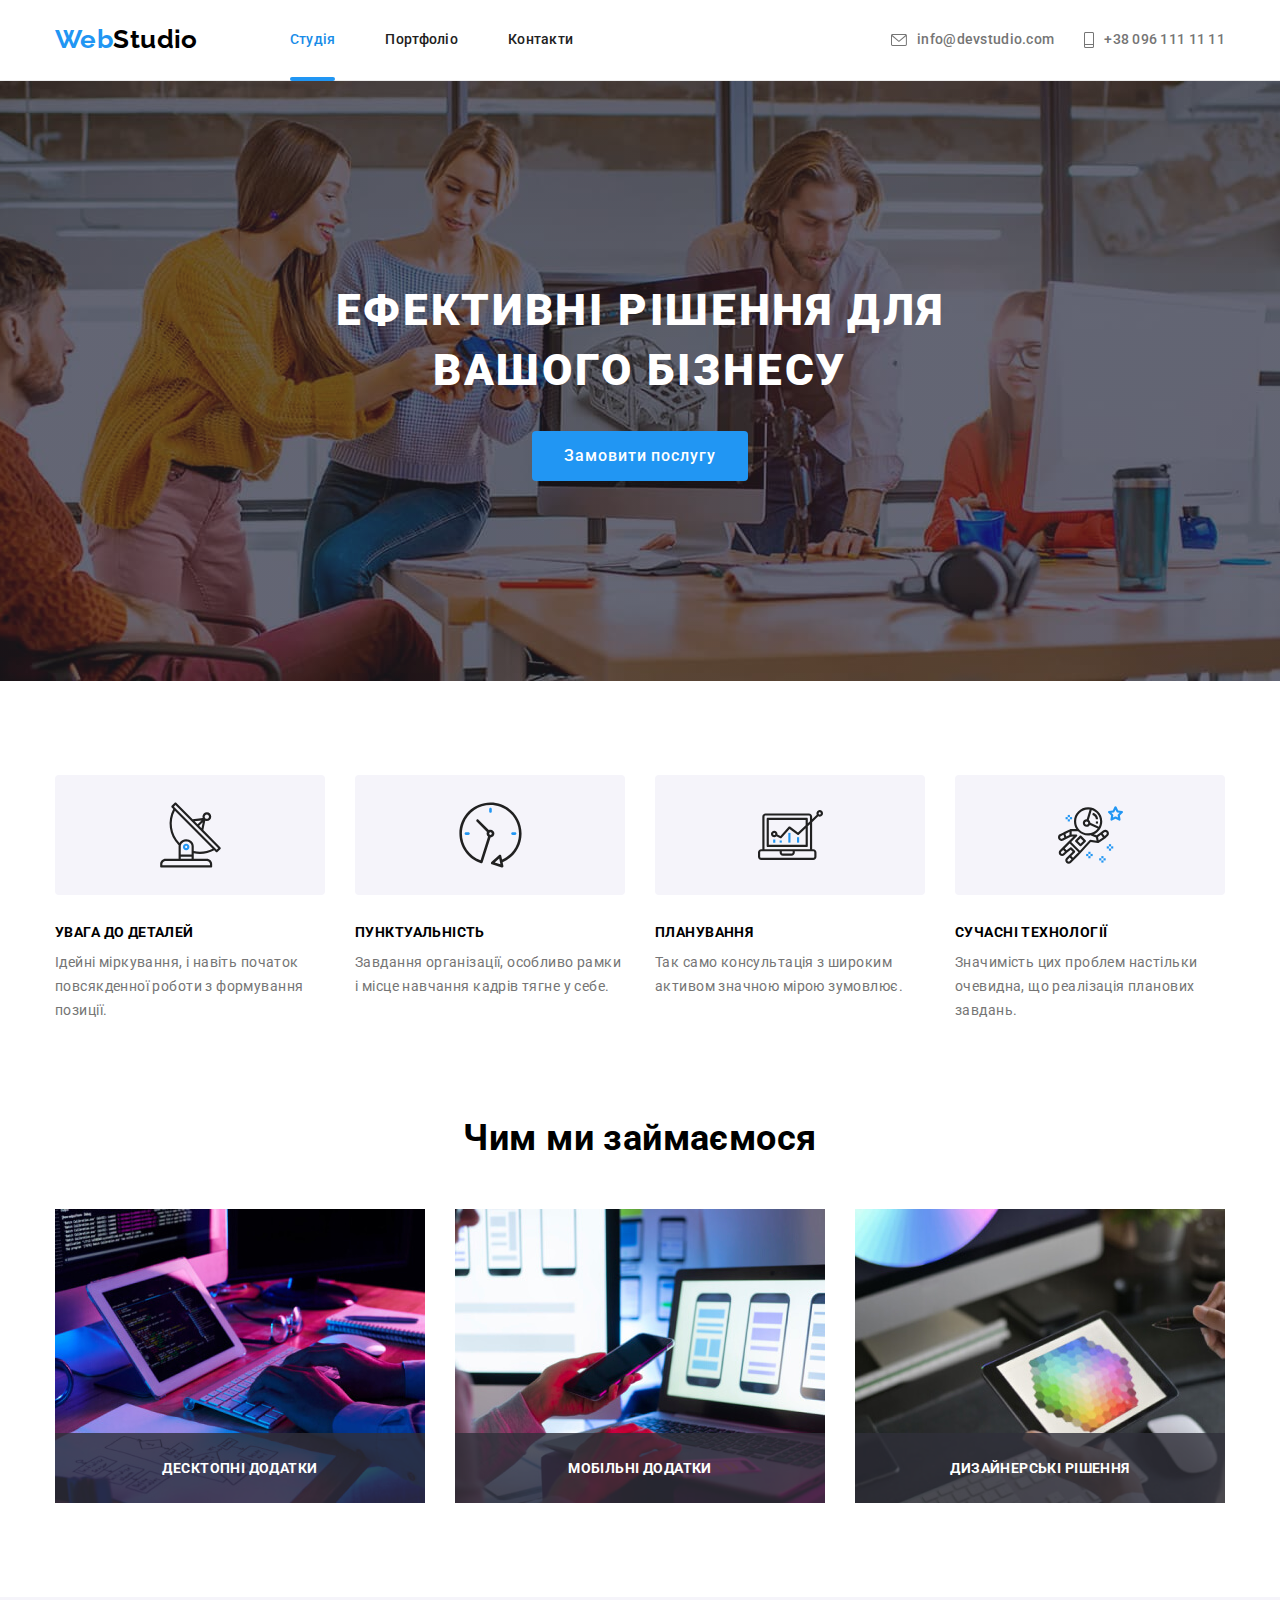
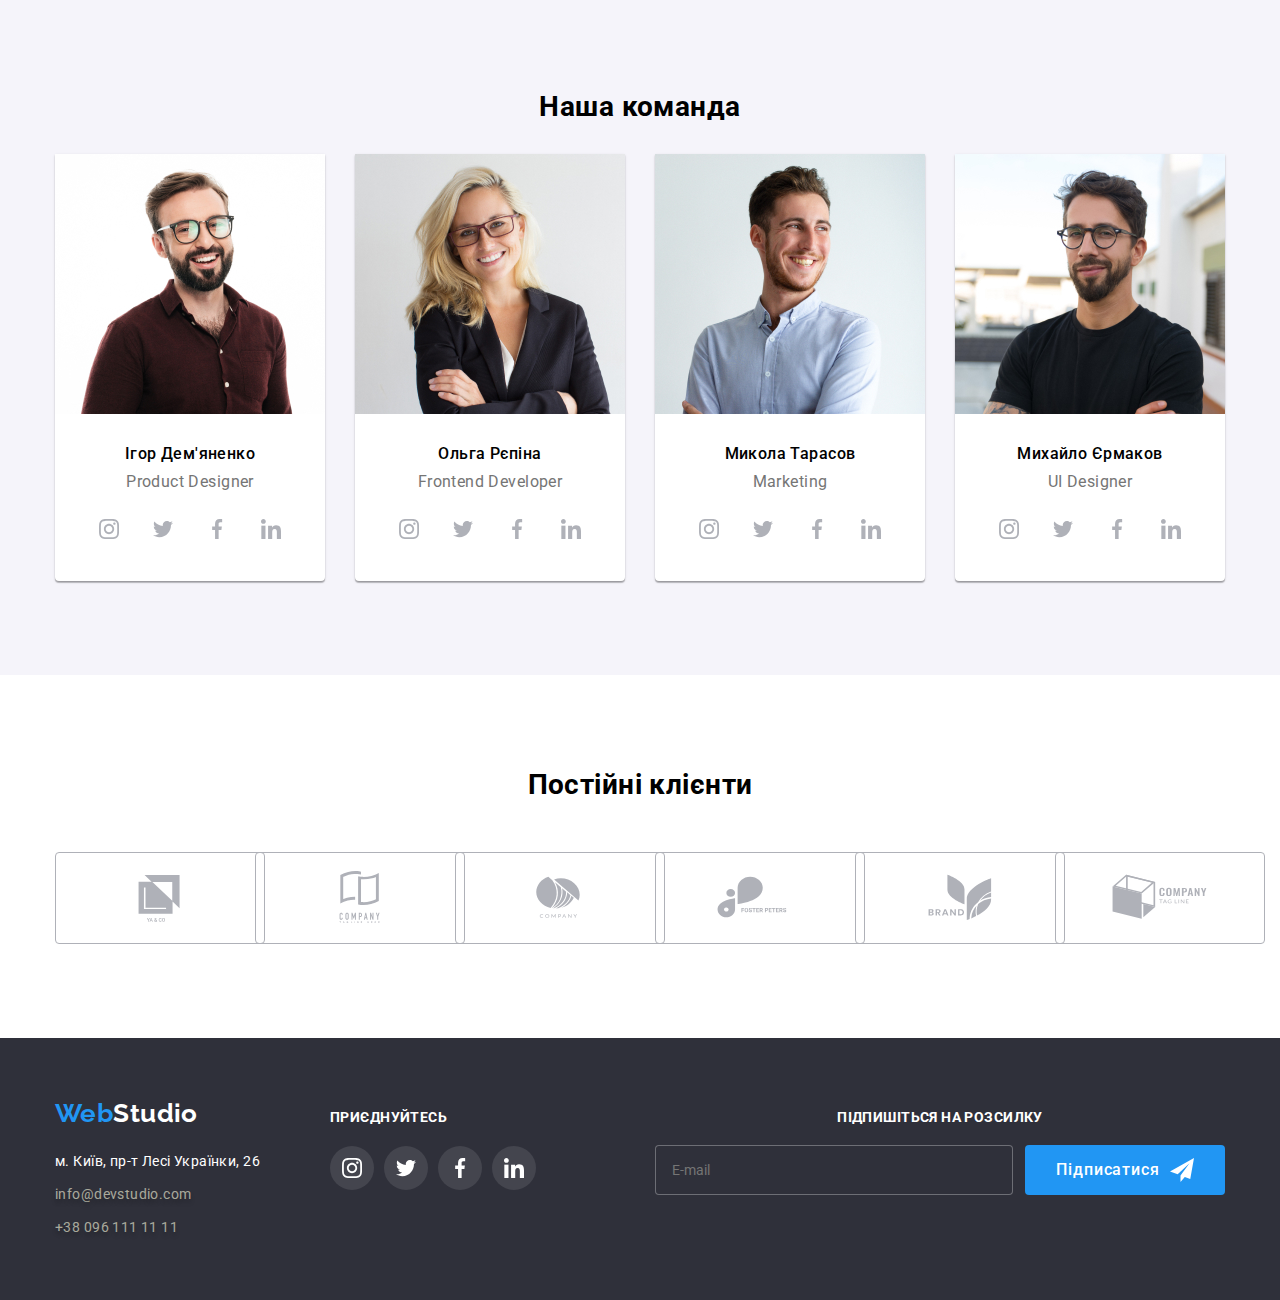
==== commit 00143724: "correct main page." ====
--- a/index.html
+++ b/index.html
@@ -577,9 +577,10 @@
                     </ul>
                 </div>
             </div>
-            
-            <form class="subscription">
+
+            <div class="footer-subscription">
                 <b class="subscription__footer-form-descr">ПІДПИШІТЬСЯ НА РОЗСИЛКУ</b>
+                <form class="subscription">
                     <label class="footer-form__footer-lable">
                         <input class="footer-form__footer-input-email" type="email" name="Email" placeholder="E-mail" pattern="[a-z0-9._%+-]+@[a-z0-9.-]+\.[a-z]{2,}$">
                             <button type="submit" class="footer-modal-btn">Підписатися<svg class="footer-icon" width="24px" height="24px">
@@ -587,7 +588,8 @@
                             </svg>
                             </button>  
                         </label>
-            </form>
+                </form>
+            </div>
         </div>
     </footer>
     
--- a/css/main.min.css
+++ b/css/main.min.css
@@ -1 +1 @@
-:root{--primary-font: "Roboto", sans-serif;--secondary-font: "Raleway", sans-serif;--primary-text-color-them-dark: #ffffff;--secondary-text-color-them-dark: rgba(255, 255, 255, 0.6);--primary-text-color-them-light: #212121;--secondary-text-color-them-light: #757575;--accent-color: #2196F3;--primary-background-color: #ffffff;--primary-logo-dark: #000000;--primary-logo-blue: #2196F3;--secondary-logo-blue: #2196F3;--secondary-logo-white: #ffffff;--primary-text-hero: #ffffff;--hero-background: #2F303A;--font-family: inherit;--background-open-model-btn: #188CE8;--background-team: #F5F4FA;--background-person-info: rgba(255, 255, 255, 1);--contact-addres-text: #ffffff;--contact-text-list: rgba(255, 255, 225, 0.6);--background-footer: #2F303A;--background-portfolio-title: #F5F4FA;--portfolio-text-title: #ffffff;--transition-dur-and-func: 250ms cubic-bezier(0.4, 0, 0.2, 1)}.footer-modal-btn,.class-title__text,.benefits-info__detalis,.contact__info,.social-footer-list__social-link-footer,.social-list__social-link,.social-list,.modal-close-btn,.model-form-check-field{display:flex;align-items:center;justify-content:center}.visually-hidden{position:absolute;white-space:nowrap;width:1px;height:1px;overflow:hidden;border:0;padding:0;clip:rect(0 0 0 0);clip-path:inset(50%);margin:-1px}.visually-hidden{position:absolute;white-space:nowrap;width:1px;height:1px;overflow:hidden;border:0;padding:0;clip:rect(0 0 0 0);clip-path:inset(50%);margin:-1px}.link{text-decoration:none}.list{list-style:none}h1,h2,h3,h4,p{margin-top:0;margin-bottom:0}ul,ol{margin-top:0;margin-bottom:0;padding-left:0}img{display:block;max-width:100%;height:auto}button{cursor:pointer}body{font-family:var(--primary-font);font-size:14px;background:var(--primary-background-color);font-weight:700;letter-spacing:.03em}.section{padding-top:94px;padding-bottom:94px}.container{padding-left:15px;padding-right:15px;margin-left:auto;margin-right:auto}@media screen and (min-width: 480px){.container{width:480px}}@media screen and (min-width: 480px){.container{width:480px}}@media screen and (min-width: 768px){.container{width:768px}}@media screen and (min-width: 1200px){.container{width:1200px}}@media screen and (max-width: 767px){.mobile-menu{position:fixed;top:0;left:0;z-index:100;width:100%;height:100%;opacity:0;visibility:hidden;pointer-events:none;background-color:#fff;transition:opacity var(--transition-dur-and-func),visibility var(--transition-dur-and-func)}.mobile-menu.is-open{opacity:1;visibility:visible;pointer-events:auto}.mobile-menu__container{position:relative;padding-left:40px}.mobile-menu__close-btn{position:absolute;top:10px;right:15px;background-color:rgba(0,0,0,0);border:0;padding:0;line-height:0}.mobile-menu__close-icon{width:40px;height:40px}}@media screen and (min-width: 768px){.mobile-menu{display:none}}.logo__img-header{font-size:26px;font-weight:700;line-height:1.1923076923;font-family:var(--secondary-font);font-style:normal;color:var(--primary-logo-dark)}.logo__img{font-size:26px;font-weight:700;line-height:1.1923076923;font-family:var(--secondary-font);font-style:normal;color:var(--primary-logo-blue)}.backdrop{position:fixed;top:0;left:0;width:100%;height:100%;background:rgba(0,0,0,.2);z-index:100;overflow-y:hidden;transition:var(--transition-dur-and-func)}.backdrop.is-hidden{visibility:hidden;opacity:0;pointer-events:none}.mobile-menu-nav{font-size:40px;font-weight:500;line-height:1.175;letter-spacing:.02em}.mobile-menu-nav:hover,.mobile-menu-nav:focus{color:var(--accent-color)}.mobile-menu__container{position:relative;display:flex;flex-direction:column;height:100%;padding-top:48px;padding-bottom:48px;padding-left:40px}.mobile-menu-nav__link{color:var(--accent_color)}.mobile-menu-nav__item:not(:last-child){margin-bottom:32px}.mobile-menu-contacts__tel{display:block;font-size:34px;font-weight:500;line-height:1.176;color:var(--accent-color);margin-bottom:32px}.mobile-menu-contatcts__mail{display:block;font-size:24px;font-weight:500;line-height:1.166;color:#757575}.mobile-menu-contacts{margin-top:auto;margin-bottom:64px}.mobile-menu-social-list{display:flex;flex-wrap:wrap}.mobile-menu-social-list__item:not(:last-child){border-right:1px solid rgba(33,33,33,.2);margin-right:10px;padding-right:10px}.mobile-menu-social-list__link{color:var(--accent-color);font-size:18px;font-weight:500;line-height:1.22;letter-spacing:.02em}.model-open-btn{align-items:center;margin:auto;display:block;padding:10px 32px;font-family:var(--primary-font);font-weight:500;font-size:16px;line-height:1.88;letter-spacing:.06em;border:none;color:var(--primary-text-color-them-dark);background:var(--accent-color);border-radius:4px;transition:var(--transition-dur-and-func)}.model-open-btn:hover,.model-open-btn:focus{color:var(--primary-text-color-them-dark);background:var(--background-open-model-btn)}@media screen and (min-width: 768px){.modal-form-own-checkbox{font-size:14px}}.modal-form-title{font-family:var(--primary-font);font-size:20px;font-weight:700;text-align:center;margin-bottom:12px}.modal-form{display:flex;flex-direction:column}.modal-form__form-field-desc{display:block;font-size:12px;font-weight:400;color:#757575;margin-bottom:4px}.modal-form__modal-form-field{margin-bottom:10px}.modal-form-comment{margin-bottom:20px}.modal-form__form-input-wrapper{position:relative;display:block}.modal-form__form-input{width:100%;border:1px rgba(33,33,33,.2) solid;border-radius:4px;padding-left:42px;height:40px;transition:var(--transition-dur-and-func)}.modal-form__form-input:focus{outline:none;border-color:#2196f3}.modal-form__form-icon{display:block;position:absolute;top:50%;left:12px;transform:translateY(-50%);transition:var(--transition-dur-and-func)}.modal-form-input:focus+.modal-form__form-icon{fill:var(--accent-color)}.modal-form-message{width:100%;height:120px;border-radius:4px;border:1px rgba(33,33,33,.2) solid;padding:12px 16px;resize:none;transition:var(--transition-dur-and-func)}.modal-form-message::placeholder{color:rgba(117,117,117,.5)}.modal-form-message:focus{outline:none;border-color:#2196f3}.modal-form-own-checkbox{width:16px;height:15px;border:2px #212121 solid;border-radius:4px;font-size:12px;color:#212121;margin-right:7px}.modal-form-check:checked+.modal-form-own-checkbox{background-color:#2196f3;border-color:#fff}.checkbox-text{margin-left:8.38px;font-weight:400;line-height:1.7;letter-spacing:.03em;color:#757575}.modal-form-own-checkbox-icon{display:none;fill:#fff}.modal-form-check:checked+.modal-form-own-checkbox .modal-form-own-checkbox-icon{display:block}.modal-form-check{position:absolute;appearance:none}.modal-close-icon:hover,.modal-close-icon:focus{fill:#2196f3}.model-form-check-field{font-weight:400;margin-bottom:30px;color:#757575}.modal-form-contract{color:#2196f3}.modal-form-submit{min-width:200px;min-height:50px;align-items:center;margin:auto;display:block;padding:10px 52px;font-family:var(--primary-font);font-weight:500;font-size:16px;line-height:1.88;letter-spacing:.06em;border:none;color:var(--primary-text-color-them-dark);background:var(--accent-color);border-radius:4px;transition:var(--transition-dur-and-func)}.modal-form-submit:hover,.modal-form-submit:focus{color:var(--primary-text-color-them-dark);background:var(--background-open-model-btn)}@media screen and (max-width: 479px){.modal{width:300px;height:609px}}.modal{position:absolute;top:50%;left:50%;transform:translate(-50%, -50%);padding:40px;background-color:#fff}@media screen and (min-width: 480px)and (max-width: 767px){.modal{position:absolute;top:50%;left:50%;transform:translate(-50%, -50%);width:450px;height:609px;padding:40px;background-color:#fff}}@media screen and (min-width: 768px){.modal{position:absolute;top:50%;left:50%;transform:translate(-50%, -50%);width:450px;height:609px;padding:40px;background-color:#fff}}@media screen and (min-width: 1200px){.modal{position:absolute;top:50%;left:50%;transform:translate(-50%, -50%);width:528px;height:581px;padding:40px;background-color:#fff}}.modal-close-btn{position:absolute;top:8px;right:8px;width:30px;height:30px;border-radius:50%;background-color:rgba(0,0,0,0);border:1px solid rgba(0,0,0,.1);transition:var(--transition-dur-and-func);transition:duration 250ms;padding:0}@media screen and (max-width: 767px){.social-list{padding-bottom:30px}}.social-list{column-gap:10px;margin-bottom:30px}.social-list__social-link{width:44px;height:44px;border-radius:50%;background-color:#fff;transition:var(--transition-dur-and-func)}.social-list__social-link:hover,.social-list__social-link:focus{background-color:var(--accent-color)}.links-list__social-icon--fill{width:20px;height:20px;fill:#afb1b8;transition:fill var(--transition-dur-and-func)}.social-list__social-link:hover .links-list__social-icon--fill,.social-list__social-link:focus .links-list__social-icon--fill{fill:#fff}.social-footer-list__social-link-footer{width:44px;height:44px;border-radius:50%;background-color:rgba(255,255,255,.1);color:var(--primary-text-hero)}.social-footer-list__social-link-footer:hover,.social-footer-list__social-link-footer:focus{background-color:var(--accent-color);transition:var(--transition-dur-and-func)}.social-link-footer:hover .social-icons,.social-link-footer:focus .social-icons{fill:var(--secondary-logo-white)}.social-footer-list__social-icons-footer{fill:#fff}.logo-footer{display:inline-block;margin-bottom:20px}.logo-footer__img-first{font-size:26px;font-weight:700;line-height:1.1923076923;font-family:var(--secondary-font);color:var(--secondary-logo-blue)}.logo-footer__img-second{font-size:26px;font-weight:700;line-height:1.1923076923;font-family:var(--secondary-font);color:var(--secondary-logo-white)}@media screen and (max-width: 767px){.menu{display:none}.page-nav{display:flex;align-items:center;justify-content:space-between}.page-header__modal-btn{display:none}.page-header__container{align-items:center;justify-content:space-between}.open-mobile-menu-btn{line-height:0;border:none;border-color:rgba(0,0,0,0);padding:0}.open-mobile-menu-btn_icon{width:40px;height:40px;background-color:#fff}.contact{display:none;text-align:center}.logo{margin-top:16px;margin-bottom:16px}}@media screen and (min-width: 768px){.open-mobile-menu-btn{display:none}.page-nav{display:flex;align-items:center}.page-nav__logo{margin-right:88px}.page-header__container{display:flex;align-items:center;justify-content:space-between}.menu{display:flex;column-gap:50px}.menu__link{font-weight:500;line-height:1.14;letter-spacing:.02em;padding-top:32px;padding-bottom:32px;color:var(--primary-text-color-them-light)}.menu__link:hover,.menu__link:focus{color:var(--accent-color);transition:var(--transition-dur-and-func)}.contact{display:block}.contact__items{display:block}.contact__info{justify-content:flex-start;padding-top:5px;padding-bottom:5px}}.page-header{border-bottom:1px solid #ececec}.phone-img,.email-img{margin-right:10px;fill:currentColor}.contact__items{color:#757575}.contact__info{font-weight:500;line-height:1.14;letter-spacing:.02em;color:var(--secondary-text-color-them-light)}.contact__info:hover,.contact__info:focus{color:#2196f3;transition:var(--transition-dur-and-func)}.menu__link{display:block;position:relative;font-weight:500;line-height:1.14;letter-spacing:.02em;padding-top:32px;padding-bottom:32px;color:var(--primary-text-color-them-light)}.menu__link:hover,.menu__link:focus{color:var(--accent-color);transition:var(--transition-dur-and-func)}.menu__link_current{color:var(--background-open-model-btn)}.menu__link_current::after{content:"";position:absolute;display:block;left:0;bottom:0;height:4px;width:100%;border-radius:2px;background-color:var(--accent-color)}.page-header{margin-bottom:0}.page-header-container{display:flex;align-items:center}@media screen and (min-width: 1200px){.contact{display:flex;align-items:center;margin-left:auto}.contact .contact-items+.items{margin-left:50px}.page-nav__logo{margin-right:92px}.contact__items{margin-left:30px}}@media screen and (min-device-pixel-ratio: 2)and (max-width: 767px),screen and (min-resolution: 192dpi)and (max-width: 767px),screen and (min-resolution: 2dppx)and (max-width: 767px){.hero{background-image:linear-gradient(to right, rgba(47, 48, 58, 0.4), rgba(47, 48, 58, 0.4)),url("../images/photo-main/background-hero.jpg");background-repeat:no-repeat;background-position:center;background-size:cover;margin-left:auto;margin-right:auto;min-height:400px;text-align:center;padding-top:116px}.hero__title{color:#fff;font-size:26px;font-weight:900;line-height:1.6;letter-spacing:.06em;text-transform:uppercase;display:block;width:100%;text-align:center;margin-left:auto;margin-right:auto;margin-bottom:30px}}@media screen and (min-width: 768px){.hero{background-image:linear-gradient(to right, rgba(47, 48, 58, 0.4), rgba(47, 48, 58, 0.4)),url("../images/photo-main/background-hero.jpg");background-repeat:no-repeat;background-position:center;background-size:cover;margin-left:auto;margin-right:auto;min-height:400px;text-align:center;padding-top:116px}.hero__title{color:#fff;font-size:26px;font-weight:900;line-height:1.6;letter-spacing:.06em;text-transform:uppercase;display:block;width:360px;text-align:center;margin-left:auto;margin-right:auto;margin-bottom:30px}}@media screen and (min-width: 1200px){.hero{padding-top:200px;padding-bottom:200px;height:600px;max-width:1600px;margin-left:auto;margin-right:auto;background-position:center;background-image:linear-gradient(to right, rgba(47, 48, 58, 0.4), rgba(47, 48, 58, 0.4)),url("../images/photo-main/background-hero.jpg")}.hero__title{text-align:center;margin-bottom:30px;width:696px;margin-left:auto;margin-right:auto;font-weight:900;font-size:44px;line-height:1.36;letter-spacing:.06em;text-transform:uppercase;color:var(--primary-text-hero)}.model-open-btn{align-items:center;margin:auto;display:block;padding:10px 32px;font-family:var(--primary-font);font-weight:500;font-size:16px;line-height:1.88;letter-spacing:.06em;border:none;color:var(--primary-text-color-them-dark);background:var(--accent-color);border-radius:4px}.model-open-btn:hover,.model-open-btn:focus{color:var(--primary-text-color-them-dark);background:var(--background-open-model-btn)}}@media screen and (max-width: 767px){.benefist-info{display:flex;flex-wrap:wrap;gap:30px;width:480px}.benefits-info__benefits-list{padding-bottom:30px;text-align:start}.benefits-info__title{text-align:center;padding-bottom:10px}.benefits-info__detalis{background-color:#f5f4fa;display:flex;justify-content:center;align-items:center;border-radius:4px;height:120px;margin-bottom:30px}}.benefits-info__text{font-weight:400;line-height:1.71;color:var(--secondary-text-color-them-light)}.benefits-info__title{font-size:14px;line-height:1.14;text-transform:uppercase}@media screen and (min-width: 768px){.benefits-info{display:flex;flex-wrap:wrap;gap:30px}.benefits-info__detalis{background-color:#f5f4fa;display:flex;justify-content:center;align-items:center;border-radius:4px;height:120px;margin-bottom:30px}.benefits-info__benefits-list{width:calc((100% - 30px)/2)}.benefits-info__title{padding-bottom:10px}}@media screen and (min-width: 1200px){.benefits-info{display:flex;flex-wrap:wrap;gap:30px}.benefits-info__benefits-list{width:270px;flex-basis:calc((100% - 90px)/4)}}@media screen and (max-width: 1200px){.work{display:none}}.work{padding-top:0}.work-info{display:flex;flex-wrap:wrap;gap:30px}.work__title{padding-bottom:50px;font-size:36px;line-height:1.17;text-align:center}.class-title__text{font-size:14px;vertical-align:top;position:absolute;bottom:0;left:0;width:370px;height:70px;overflow:auto;background-color:rgba(47,48,58,.8);color:#fff}.class-title{position:relative}@media screen and (max-width: 767px){.team-info__person-info{background-color:#fff;box-shadow:0px 1px 3px rgba(0,0,0,.12),0px 1px 1px rgba(0,0,0,.14),0px 2px 1px rgba(0,0,0,.2);border-radius:0px 0px 4px 4px;margin-bottom:30px}.team-descr{text-align:center;max-width:450px;margin-top:30px;margin-bottom:24px}.team-descr__name-person{padding-bottom:10px;font-size:16px;font-weight:500}.team-descr__proffession-person{padding-bottom:16px;font-size:16px;font-weight:400;color:#757575}.team-img{max-width:450px}}.team{background-color:#f5f4fa}.team__title{font-size:28px;line-height:1.17;text-align:center;margin-bottom:30px}.team-img{display:block;width:100%}@media screen and (min-width: 768px){.team-info{display:flex;flex-wrap:wrap;column-gap:30px}.team-info__person-info{background-color:#fff;box-shadow:0px 1px 3px rgba(0,0,0,.12),0px 1px 1px rgba(0,0,0,.14),0px 2px 1px rgba(0,0,0,.2);border-radius:0px 0px 4px 4px;margin-bottom:30px}.team-descr{text-align:center;max-width:450px}.team-descr__name-person{color:var(--title-text-color);font-size:16px;line-height:1.2;font-weight:500;margin-top:30px;margin-bottom:10px}.team-descr__proffession-person{font-size:16px;margin-bottom:16px;font-weight:400;color:#757575}.team-img{width:354px}}@media screen and (min-width: 1200px){.team-info{display:flex;flex-wrap:nowrap;column-gap:30px;justify-content:center}.team-info__person-info{background-color:#fff;box-shadow:0px 1px 3px rgba(0,0,0,.12),0px 1px 1px rgba(0,0,0,.14),0px 2px 1px rgba(0,0,0,.2);border-radius:0px 0px 4px 4px;margin-bottom:30px}.team-img{width:270px}}.client__hero{color:var(--title-text-color);font-family:"Roboto";font-weight:700;font-size:28px;line-height:1.17;text-align:center;margin-bottom:50px}.client-list{display:flex;flex-wrap:wrap;gap:30px;justify-content:center}.client-list__client-items{width:210px;height:92px}.client-list__client-link{display:flex;align-items:center;justify-content:center;border:1px solid #afb1b8;border-radius:4px;color:#afb1b8;fill:currentColor;height:100%;width:100%;transition:border-color 250ms cubic-bezier(0.4, 0, 0.2, 1),color 250ms cubic-bezier(0.4, 0, 0.2, 1)}.client-list__client-link:hover,.client-list__client-link:focus{fill:#2196f3;border-color:#2196f3}@media screen and (min-width: 1200px){.client-list__client-items{width:170px;height:92px}}@media screen and (max-width: 767px){.all-footer{max-width:480px}.container-footer{text-align:center}.logo-footer{margin-bottom:20px}.addres{margin-bottom:60px}.addres-list__adress-info{margin-bottom:8px;font-style:normal}.addres-list__contact-addres{font-weight:400;font-size:14px;color:#fff}.contact-email,.contact-phone{font-size:14px;font-weight:400;color:rgba(255,255,255,.6);text-shadow:0px 4px 4px rgba(0,0,0,.25)}.social-footer__connection{text-transform:uppercase;color:#fff;font-size:14;font-weight:700;line-height:1.14;text-align:center;margin-bottom:20px}.social-footer{margin-bottom:60px}.subscription{display:block;margin-top:0em;text-align:center}.subscription__footer-form-descr{margin-bottom:20px;text-align:center}.footer-form{display:flex;flex-direction:column;align-items:center}.footer-form__footer-input-email{display:flex;height:50px;background-color:inherit;width:100%;margin:20px 15px;outline:none}.footer-modal-btn{display:flex;align-items:center;justify-content:center}.footer-form__footer-lable{display:flex;flex-direction:column;align-items:center}}.addres-list__adress-info{font-style:normal}.addres-list__contact-addres{font-weight:400;font-size:14px;color:#fff}.contact-email,.contact-phone{font-size:14px;font-weight:400;color:rgba(255,255,255,.6);text-shadow:0px 4px 4px rgba(0,0,0,.25)}.subscription__footer-form-descr{font-weight:700;letter-spacing:.03em;text-transform:uppercase;color:#fff}.social-footer-list{display:flex;align-items:center;justify-content:center;column-gap:10px;border-radius:50%}.footer{padding-top:60px;padding-bottom:60px;background-color:#2f303a}.footer-form__footer-input-email{height:50px;color:#fff;background:var(--background-footer);border-radius:4px;border:1px rgba(255,255,255,.3) solid}.footer-form__footer-input-email:focus{color:rgba(255,255,255,.3)}.footer-modal-btn{min-width:200px;height:50px;font-family:var(--primary-font);font-weight:500;font-size:16px;line-height:1.88;letter-spacing:.06em;border:none;color:var(--primary-text-color-them-dark);background:var(--accent-color);border-radius:4px;transition:var(--transition-dur-and-func)}.footer-modal-btn:hover,.footer-modal-btn:focus{color:var(--primary-text-color-them-dark);background:var(--background-open-model-btn)}@media screen and (min-width: 768px){.addres-list__adress-info{display:block;text-align:center;align-items:center}.addres-list__adress-info:not(:last-child){margin-bottom:8px}.footer-tablet{display:flex;align-items:center;justify-content:space-around}.social-footer__connection{text-transform:uppercase;color:#fff;font-size:14;font-weight:700;line-height:1.14;text-align:center;margin-bottom:20px}.logo-footer{margin-left:30px}.subscription{text-align:center;margin-top:60px}.footer-form__footer-lable{display:flex;flex-direction:column;align-items:center}.footer-form__footer-input-email{margin-bottom:20px;margin-top:20px;width:450px}}@media screen and (min-width: 1200px){.footer{padding-top:60px;padding-bottom:60px}.addres-list__adress-info:not(:last-child){margin-bottom:9px}.addres-list__contact-addres{font-family:var(--primary-font);font-style:normal;font-weight:400;line-height:1.71;letter-spacing:.03em;color:var(--contact-addres-text)}.addres-list__contact-addres:hover,.addres-list__contact-addres:focus{color:var(--accent-color)}.addres-list__contact-list{font-style:normal;font-weight:400;line-height:1.71;letter-spacing:.03em;color:var(--contact-text-list)}.addres-list__contact-list:hover,.addres-list__contact-list:focus{color:var(--accent-color)}.footer{background:var(--background-footer)}.social-footer{margin-left:70px}.social-footer__connection{display:flex;margin-bottom:20px;justify-content:flex-start;font-weight:700;font-style:normal;font-style:14px;line-height:1.14;letter-spacing:.03em;text-transform:uppercase;color:var(--primary-text-hero)}.all-footer{display:flex;align-items:baseline}.footer-form{margin-left:auto}.footer-form__footer-lable{display:flex;flex-direction:row;align-items:flex-start}.subscription{display:block;margin-left:auto;text-align:start}.subscription{margin-top:0}.subscription__footer-form-descr{font-size:14px;font-weight:700;color:#fff}.footer-form__footer-input-email{width:358px;height:50px;padding-left:16px;margin-top:20px;color:#fff;background:var(--background-footer);border-radius:4px;border:1px rgba(255,255,255,.3) solid}.footer-form__footer-input-email:focus{color:rgba(255,255,255,.3)}.footer-modal-btn{position:relative;min-width:200px;height:50px;margin-top:20px;margin-left:12px;font-family:var(--primary-font);font-weight:500;font-size:16px;line-height:1.88;letter-spacing:.06em;border:none;color:var(--primary-text-color-them-dark);background:var(--accent-color);border-radius:4px;transition:var(--transition-dur-and-func)}.footer-modal-btn:hover,.footer-modal-btn:focus{color:var(--primary-text-color-them-dark);background:var(--background-open-model-btn)}.footer-icon{margin-left:10px}.footer-icon::after{content:"";display:block;position:absolute}.logo-footer{margin-left:0}.addres{text-align:start}.addres-list__adress-info{text-align:start}.footer-tablet{justify-content:space-evenly;align-items:baseline}}/*# sourceMappingURL=main.min.css.map */+:root{--primary-font: "Roboto", sans-serif;--secondary-font: "Raleway", sans-serif;--primary-text-color-them-dark: #ffffff;--secondary-text-color-them-dark: rgba(255, 255, 255, 0.6);--primary-text-color-them-light: #212121;--secondary-text-color-them-light: #757575;--accent-color: #2196F3;--primary-background-color: #ffffff;--primary-logo-dark: #000000;--primary-logo-blue: #2196F3;--secondary-logo-blue: #2196F3;--secondary-logo-white: #ffffff;--primary-text-hero: #ffffff;--hero-background: #2F303A;--font-family: inherit;--background-open-model-btn: #188CE8;--background-team: #F5F4FA;--background-person-info: rgba(255, 255, 255, 1);--contact-addres-text: #ffffff;--contact-text-list: rgba(255, 255, 225, 0.6);--background-footer: #2F303A;--background-portfolio-title: #F5F4FA;--portfolio-text-title: #ffffff;--transition-dur-and-func: 250ms cubic-bezier(0.4, 0, 0.2, 1)}.footer-modal-btn,.class-title__text,.benefits-info__detalis,.contact__info,.social-footer-list__social-link-footer,.social-list__social-link,.social-list,.modal-close-btn,.model-form-check-field{display:flex;align-items:center;justify-content:center}.visually-hidden{position:absolute;white-space:nowrap;width:1px;height:1px;overflow:hidden;border:0;padding:0;clip:rect(0 0 0 0);clip-path:inset(50%);margin:-1px}.visually-hidden{position:absolute;white-space:nowrap;width:1px;height:1px;overflow:hidden;border:0;padding:0;clip:rect(0 0 0 0);clip-path:inset(50%);margin:-1px}.link{text-decoration:none}.list{list-style:none}h1,h2,h3,h4,p{margin-top:0;margin-bottom:0}ul,ol{margin-top:0;margin-bottom:0;padding-left:0}img{display:block;max-width:100%;height:auto}button{cursor:pointer}body{font-family:var(--primary-font);font-size:14px;background:var(--primary-background-color);font-weight:700;letter-spacing:.03em}.section{padding-top:94px;padding-bottom:94px}.container{padding-left:15px;padding-right:15px;margin-left:auto;margin-right:auto}@media screen and (min-width: 480px){.container{width:480px}}@media screen and (min-width: 320px){.container{width:320px}}@media screen and (min-width: 768px){.container{width:768px}}@media screen and (min-width: 1200px){.container{width:1200px}}@media screen and (max-width: 767px){.mobile-menu{position:fixed;top:0;left:0;z-index:100;width:100%;height:100%;opacity:0;visibility:hidden;pointer-events:none;background-color:#fff;transition:opacity var(--transition-dur-and-func),visibility var(--transition-dur-and-func)}.mobile-menu.is-open{opacity:1;visibility:visible;pointer-events:auto}.mobile-menu__container{position:relative;padding-left:40px}.mobile-menu__close-btn{position:absolute;top:10px;right:15px;background-color:rgba(0,0,0,0);border:0;padding:0;line-height:0}.mobile-menu__close-icon{width:40px;height:40px}}@media screen and (min-width: 768px){.mobile-menu{display:none}}.logo__img-header{font-size:26px;font-weight:700;line-height:1.1923076923;font-family:var(--secondary-font);font-style:normal;color:var(--primary-logo-dark)}.logo__img{font-size:26px;font-weight:700;line-height:1.1923076923;font-family:var(--secondary-font);font-style:normal;color:var(--primary-logo-blue)}.backdrop{position:fixed;top:0;left:0;width:100%;height:100%;background:rgba(0,0,0,.2);z-index:100;overflow-y:hidden;transition:var(--transition-dur-and-func)}.backdrop.is-hidden{visibility:hidden;opacity:0;pointer-events:none}.mobile-menu-nav{font-size:40px;font-weight:500;line-height:1.175;letter-spacing:.02em}.mobile-menu-nav:hover,.mobile-menu-nav:focus{color:var(--accent-color)}.mobile-menu__container{position:relative;display:flex;flex-direction:column;height:100%;padding-top:48px;padding-bottom:48px;padding-left:40px}.mobile-menu-nav__link{color:var(--accent_color)}.mobile-menu-nav__item:not(:last-child){margin-bottom:32px}.mobile-menu-contacts__tel{display:block;font-size:34px;font-weight:500;line-height:1.176;color:var(--accent-color);margin-bottom:32px}.mobile-menu-contatcts__mail{display:block;font-size:24px;font-weight:500;line-height:1.166;color:#757575}.mobile-menu-contacts{margin-top:auto;margin-bottom:64px}.mobile-menu-social-list{display:flex;flex-wrap:wrap}.mobile-menu-social-list__item:not(:last-child){border-right:1px solid rgba(33,33,33,.2);margin-right:10px;padding-right:10px}.mobile-menu-social-list__link{color:var(--accent-color);font-size:18px;font-weight:500;line-height:1.22;letter-spacing:.02em}.model-open-btn{align-items:center;margin:auto;display:block;padding:10px 32px;font-family:var(--primary-font);font-weight:500;font-size:16px;line-height:1.88;letter-spacing:.06em;border:none;color:var(--primary-text-color-them-dark);background:var(--accent-color);border-radius:4px;transition:var(--transition-dur-and-func)}.model-open-btn:hover,.model-open-btn:focus{color:var(--primary-text-color-them-dark);background:var(--background-open-model-btn)}@media screen and (min-width: 768px){.modal-form-own-checkbox{font-size:14px}}@media screen and (min-width: 320px){.modal-form-own-checkbox{width:100%;height:15px}}.modal-form-title{font-family:var(--primary-font);font-size:20px;font-weight:700;text-align:center;margin-bottom:12px}.modal-form{display:flex;flex-direction:column}.modal-form__form-field-desc{display:block;font-size:12px;font-weight:400;color:#757575;margin-bottom:4px}.modal-form__modal-form-field{margin-bottom:10px}.modal-form-comment{margin-bottom:20px}.modal-form__form-input-wrapper{position:relative;display:block}.modal-form__form-input{width:100%;border:1px rgba(33,33,33,.2) solid;border-radius:4px;padding-left:42px;height:40px;transition:var(--transition-dur-and-func)}.modal-form__form-input:focus{outline:none;border-color:#2196f3}.modal-form__form-icon{display:block;position:absolute;top:50%;left:12px;transform:translateY(-50%);transition:var(--transition-dur-and-func)}.modal-form-input:focus+.modal-form__form-icon{fill:var(--accent-color)}.modal-form-message{width:100%;height:120px;border-radius:4px;border:1px rgba(33,33,33,.2) solid;padding:12px 16px;resize:none;transition:var(--transition-dur-and-func)}.modal-form-message::placeholder{color:rgba(117,117,117,.5)}.modal-form-message:focus{outline:none;border-color:#2196f3}.modal-form-own-checkbox{width:16px;height:15px;border:2px #212121 solid;border-radius:4px;font-size:12px;color:#212121;margin-right:7px}.modal-form-check:checked+.modal-form-own-checkbox{background-color:#2196f3;border-color:#2196f3}.checkbox-text{margin-left:8.38px;font-weight:400;line-height:1.7;letter-spacing:.03em;color:#757575}.modal-form-own-checkbox{width:16px;height:15px}.modal-form-own-checkbox-icon{display:none;fill:#fff}.modal-form-check:checked+.modal-form-own-checkbox .modal-form-own-checkbox-icon{display:block}.modal-form-check{position:absolute;appearance:none}.modal-close-icon:hover,.modal-close-icon:focus{fill:#2196f3}.model-form-check-field{font-weight:400;margin-bottom:30px;color:#757575}.modal-form-contract{color:#2196f3}.modal-form-submit{min-width:200px;min-height:50px;align-items:center;margin:auto;display:block;padding:10px 52px;font-family:var(--primary-font);font-weight:500;font-size:16px;line-height:1.88;letter-spacing:.06em;border:none;color:var(--primary-text-color-them-dark);background:var(--accent-color);border-radius:4px;transition:var(--transition-dur-and-func)}.modal-form-submit:hover,.modal-form-submit:focus{color:var(--primary-text-color-them-dark);background:var(--background-open-model-btn)}@media screen and (max-width: 479px){.modal{width:300px;height:609px}}.modal{position:absolute;top:50%;left:50%;transform:translate(-50%, -50%);width:100%;padding:40px;background-color:#fff}@media screen and (min-width: 480px)and (max-width: 767px){.modal{position:absolute;top:50%;left:50%;transform:translate(-50%, -50%);width:450px;height:609px;padding:40px;background-color:#fff}}@media screen and (min-width: 768px){.modal{position:absolute;top:50%;left:50%;transform:translate(-50%, -50%);width:450px;height:609px;padding:40px;background-color:#fff}}@media screen and (min-width: 1200px){.modal{position:absolute;top:50%;left:50%;transform:translate(-50%, -50%);width:528px;height:581px;padding:40px;background-color:#fff}}.modal-close-btn{position:absolute;top:8px;right:8px;width:30px;height:30px;border-radius:50%;background-color:rgba(0,0,0,0);border:1px solid rgba(0,0,0,.1);transition:var(--transition-dur-and-func);transition:duration 250ms;padding:0}.social-list{column-gap:10px}.social-list__social-link{width:44px;height:44px;border-radius:50%;background-color:#fff;transition:var(--transition-dur-and-func)}.social-list__social-link:hover,.social-list__social-link:focus{background-color:var(--accent-color)}.links-list__social-icon--fill{width:20px;height:20px;fill:#afb1b8;transition:fill var(--transition-dur-and-func)}.social-list__social-link:hover .links-list__social-icon--fill,.social-list__social-link:focus .links-list__social-icon--fill{fill:#fff}.social-footer-list__social-link-footer{width:44px;height:44px;border-radius:50%;background-color:rgba(255,255,255,.1);color:var(--primary-text-hero)}.social-footer-list__social-link-footer:hover,.social-footer-list__social-link-footer:focus{background-color:var(--accent-color);transition:var(--transition-dur-and-func)}.social-link-footer:hover .social-icons,.social-link-footer:focus .social-icons{fill:var(--secondary-logo-white)}.social-footer-list__social-icons-footer{fill:#fff}.logo-footer{display:inline-block;margin-bottom:20px}.logo-footer__img-first{font-size:26px;font-weight:700;line-height:1.1923076923;font-family:var(--secondary-font);color:var(--secondary-logo-blue)}.logo-footer__img-second{font-size:26px;font-weight:700;line-height:1.1923076923;font-family:var(--secondary-font);color:var(--secondary-logo-white)}@media screen and (max-width: 767px){.menu{display:none}.page-nav{display:flex;align-items:center;justify-content:space-between}.page-header__modal-btn{display:none}.page-header__container{align-items:center;justify-content:space-between}.open-mobile-menu-btn{line-height:0;border:none;border-color:rgba(0,0,0,0);padding:0}.open-mobile-menu-btn_icon{width:40px;height:40px;background-color:#fff}.contact{display:none;text-align:center}.logo{margin-top:16px;margin-bottom:16px}}@media screen and (min-width: 768px){.open-mobile-menu-btn{display:none}.page-nav{display:flex;align-items:center}.page-nav__logo{margin-right:88px}.page-header__container{display:flex;align-items:center;justify-content:space-between}.menu{display:flex;column-gap:50px}.menu__link{font-weight:500;line-height:1.14;letter-spacing:.02em;padding-top:32px;padding-bottom:32px;color:var(--primary-text-color-them-light)}.menu__link:hover,.menu__link:focus{color:var(--accent-color);transition:var(--transition-dur-and-func)}.contact{display:block}.contact__items{display:block}.contact__info{justify-content:flex-start;padding-top:5px;padding-bottom:5px}}.page-header{border-bottom:1px solid #ececec}.phone-img,.email-img{margin-right:10px;fill:currentColor}.contact__items{color:#757575}.contact__info{font-weight:500;line-height:1.14;letter-spacing:.02em;color:var(--secondary-text-color-them-light)}.contact__info:hover,.contact__info:focus{color:#2196f3;transition:var(--transition-dur-and-func)}.menu__link{display:block;position:relative;font-weight:500;line-height:1.14;letter-spacing:.02em;padding-top:32px;padding-bottom:32px;color:var(--primary-text-color-them-light)}.menu__link:hover,.menu__link:focus{color:var(--accent-color);transition:var(--transition-dur-and-func)}.menu__link_current{color:var(--background-open-model-btn)}.menu__link_current::after{content:"";position:absolute;display:block;left:0;bottom:-1px;height:4px;width:100%;border-radius:2px;background-color:var(--accent-color)}.page-header{margin-bottom:0}.page-header-container{display:flex;align-items:center}@media screen and (min-width: 1200px){.contact{display:flex;align-items:center;margin-left:auto}.contact .contact-items+.items{margin-left:50px}.page-nav__logo{margin-right:92px}.contact__items{margin-left:30px}}@media screen and (min-device-pixel-ratio: 2)and (max-width: 767px),screen and (min-resolution: 192dpi)and (max-width: 767px),screen and (min-resolution: 2dppx)and (max-width: 767px){.hero{background-image:linear-gradient(to right, rgba(47, 48, 58, 0.4), rgba(47, 48, 58, 0.4)),url("../images/photo-main/background-hero.jpg");background-repeat:no-repeat;background-position:center;background-size:cover;margin-left:auto;margin-right:auto;min-height:400px;text-align:center;padding-top:116px}.hero__title{color:#fff;font-size:26px;font-weight:900;line-height:1.6;letter-spacing:.06em;text-transform:uppercase;display:block;width:100%;text-align:center;margin-left:auto;margin-right:auto;margin-bottom:30px}}@media screen and (min-width: 768px){.hero{background-image:linear-gradient(to right, rgba(47, 48, 58, 0.4), rgba(47, 48, 58, 0.4)),url("../images/photo-main/background-hero.jpg");background-repeat:no-repeat;background-position:center;background-size:cover;margin-left:auto;margin-right:auto;min-height:400px;text-align:center;padding-top:116px}.hero__title{color:#fff;font-size:26px;font-weight:900;line-height:1.6;letter-spacing:.06em;text-transform:uppercase;display:block;width:360px;text-align:center;margin-left:auto;margin-right:auto;margin-bottom:30px}}@media screen and (min-width: 1200px){.hero{padding-top:200px;padding-bottom:200px;height:600px;max-width:1600px;margin-left:auto;margin-right:auto;background-position:center;background-image:linear-gradient(to right, rgba(47, 48, 58, 0.4), rgba(47, 48, 58, 0.4)),url("../images/photo-main/background-hero.jpg")}.hero__title{text-align:center;margin-bottom:30px;width:696px;margin-left:auto;margin-right:auto;font-weight:900;font-size:44px;line-height:1.36;letter-spacing:.06em;text-transform:uppercase;color:var(--primary-text-hero)}.model-open-btn{align-items:center;margin:auto;display:block;padding:10px 32px;font-family:var(--primary-font);font-weight:500;font-size:16px;line-height:1.88;letter-spacing:.06em;border:none;color:var(--primary-text-color-them-dark);background:var(--accent-color);border-radius:4px}.model-open-btn:hover,.model-open-btn:focus{color:var(--primary-text-color-them-dark);background:var(--background-open-model-btn)}}@media screen and (max-width: 767px){.benefist-info{display:flex;flex-wrap:wrap;gap:30px;width:480px}.benefits-info__benefits-list{padding-bottom:30px;text-align:start}.benefits-info__title{text-align:center;padding-bottom:10px}.benefits-info__detalis{background-color:#f5f4fa;display:flex;justify-content:center;align-items:center;border-radius:4px;height:120px;margin-bottom:30px}}.benefits-info__text{font-weight:400;line-height:1.71;color:var(--secondary-text-color-them-light)}.benefits-info__title{font-size:14px;line-height:1.14;text-transform:uppercase}@media screen and (min-width: 768px){.benefits-info{display:flex;flex-wrap:wrap;gap:30px}.benefits-info__detalis{background-color:#f5f4fa;display:flex;justify-content:center;align-items:center;border-radius:4px;height:120px;margin-bottom:30px}.benefits-info__benefits-list{width:calc((100% - 30px)/2)}.benefits-info__title{padding-bottom:10px}}@media screen and (min-width: 1200px){.benefits-info{display:flex;flex-wrap:wrap;gap:30px}.benefits-info__benefits-list{width:270px;flex-basis:calc((100% - 90px)/4)}}@media screen and (max-width: 1200px){.work{display:none}}.work{padding-top:0}.work-info{display:flex;flex-wrap:wrap;gap:30px}.work__title{padding-bottom:50px;font-size:36px;line-height:1.17;text-align:center}.class-title__text{font-size:14px;vertical-align:top;position:absolute;bottom:0;left:0;width:370px;height:70px;overflow:auto;background-color:rgba(47,48,58,.8);color:#fff}.class-title{position:relative}@media screen and (max-width: 767px){.team-info__person-info{background-color:#fff;box-shadow:0px 1px 3px rgba(0,0,0,.12),0px 1px 1px rgba(0,0,0,.14),0px 2px 1px rgba(0,0,0,.2);border-radius:0px 0px 4px 4px;margin-bottom:30px}.team-descr{text-align:center;max-width:450px;padding-top:30px;padding-bottom:24px}.team-descr__name-person{margin-bottom:10px;font-size:16px;font-weight:500}.team-descr__proffession-person{margin-bottom:16px;font-size:16px;font-weight:400;color:#757575}.team-img{max-width:450px}}.team{background-color:#f5f4fa}.team__title{font-size:28px;line-height:1.17;text-align:center;margin-bottom:30px}.team-img{display:block;width:100%}@media screen and (min-width: 768px){.team-info{display:flex;flex-wrap:wrap;column-gap:30px}.team-info__person-info{background-color:#fff;box-shadow:0px 1px 3px rgba(0,0,0,.12),0px 1px 1px rgba(0,0,0,.14),0px 2px 1px rgba(0,0,0,.2);border-radius:0px 0px 4px 4px;margin-bottom:30px}.team-descr{text-align:center;max-width:450px;padding-top:30px;padding-bottom:30px}.team-descr__name-person{color:var(--title-text-color);font-size:16px;line-height:1.2;font-weight:500;margin-bottom:10px}.team-descr__proffession-person{font-size:16px;margin-bottom:16px;font-weight:400;color:#757575}.team-img{width:354px}}@media screen and (min-width: 1200px){.team-info{display:flex;flex-wrap:nowrap;column-gap:30px;justify-content:center}.team-info__person-info{background-color:#fff;box-shadow:0px 1px 3px rgba(0,0,0,.12),0px 1px 1px rgba(0,0,0,.14),0px 2px 1px rgba(0,0,0,.2);border-radius:0px 0px 4px 4px;margin-bottom:0px}.team-img{width:270px}}.client__hero{color:var(--title-text-color);font-family:"Roboto";font-weight:700;font-size:28px;line-height:1.17;text-align:center;margin-bottom:50px}.client-list{display:flex;flex-wrap:wrap;gap:30px;justify-content:center}.client-list__client-items{width:210px;height:92px}.client-list__client-link{display:flex;align-items:center;justify-content:center;border:1px solid #afb1b8;border-radius:4px;color:#afb1b8;fill:currentColor;height:92px;width:210px;flex-basis:calc((100% - 30px)/2);transition:border-color 250ms cubic-bezier(0.4, 0, 0.2, 1),color 250ms cubic-bezier(0.4, 0, 0.2, 1)}.client-list__client-link:hover,.client-list__client-link:focus{fill:#2196f3;border-color:#2196f3}@media screen and (min-width: 1200px){.client-list__client-items{width:170px;height:92px}}@media screen and (max-width: 767px){.all-footer{max-width:480px}.container-footer{text-align:center}.logo-footer{margin-bottom:20px}.addres{margin-bottom:60px}.addres-list__adress-info{margin-bottom:8px;font-style:normal}.addres-list__contact-addres{font-weight:400;font-size:14px;color:#fff}.contact-email,.contact-phone{font-size:14px;font-weight:400;color:rgba(255,255,255,.6);text-shadow:0px 4px 4px rgba(0,0,0,.25)}.social-footer__connection{text-transform:uppercase;color:#fff;font-size:14;font-weight:700;line-height:1.14;text-align:center;margin-bottom:20px}.social-footer{margin-bottom:60px}.subscription{display:block;margin-top:0em;text-align:center}.subscription__footer-form-descr{margin-bottom:20px;text-align:center}.footer-form{display:flex;flex-direction:column;align-items:center}.footer-form__footer-input-email{display:flex;height:50px;background-color:inherit;padding-left:16px;width:100%;margin-bottom:20px;outline:none}.footer-modal-btn{display:flex;align-items:center;justify-content:center}.footer-form__footer-lable{display:flex;flex-direction:column;align-items:center}.footer-icon{margin-left:10px}}.addres-list__adress-info{font-style:normal}.addres-list__contact-addres{font-weight:400;font-size:14px;color:#fff}.container-footer{line-height:1.71}.contact-email,.contact-phone{font-size:14px;font-weight:400;color:rgba(255,255,255,.6);text-shadow:0px 4px 4px rgba(0,0,0,.25)}.subscription__footer-form-descr{font-weight:700;letter-spacing:.03em;text-transform:uppercase;color:#fff;display:block;align-items:center;text-align:center}.social-footer-list{display:flex;align-items:center;justify-content:center;column-gap:10px;border-radius:50%}.footer{padding-top:60px;padding-bottom:60px;background-color:#2f303a}.footer-form__footer-input-email{height:50px;color:#fff;background:var(--background-footer);border-radius:4px;border:1px rgba(255,255,255,.3) solid}.footer-form__footer-input-email:focus{color:rgba(255,255,255,.3)}.footer-modal-btn{min-width:200px;height:50px;font-family:var(--primary-font);font-weight:500;font-size:16px;line-height:1.88;letter-spacing:.06em;border:none;color:var(--primary-text-color-them-dark);background:var(--accent-color);border-radius:4px;transition:var(--transition-dur-and-func)}.footer-modal-btn:hover,.footer-modal-btn:focus{color:var(--primary-text-color-them-dark);background:var(--background-open-model-btn)}.footer-modal-btn .addres-list__adress-info:not(:last-child){margin-bottom:9px}.footer-modal-btn .addres-list__contact-addres{font-family:var(--primary-font);font-style:normal;font-weight:400;line-height:1.71;letter-spacing:.03em;color:var(--contact-addres-text)}.footer-modal-btn .addres-list__contact-addres:hover,.footer-modal-btn .addres-list__contact-addres:focus{color:var(--accent-color)}.footer-modal-btn .addres-list__contact-list{font-style:normal;font-weight:400;line-height:1.71;letter-spacing:.03em;color:var(--contact-text-list)}.footer-modal-btn .addres-list__contact-list:hover,.footer-modal-btn .addres-list__contact-list:focus{color:var(--accent-color)}@media screen and (min-width: 768px){.addres-list__adress-info{display:block;text-align:center;align-items:center}.addres-list__adress-info:not(:last-child){margin-bottom:8px}.footer-tablet{display:flex;align-items:center;justify-content:space-around}.social-footer__connection{text-transform:uppercase;color:#fff;font-size:14;font-weight:700;line-height:1.14;text-align:center;margin-bottom:20px}.logo-footer{margin-left:30px}.subscription{text-align:center;margin-top:20px}.subscription__footer-form-descr{display:block;align-items:center;text-align:center}.footer-subscription{margin-top:60px}.footer-form__footer-lable{display:flex;flex-direction:column;align-items:center}.footer-form__footer-input-email{width:450px;padding-left:16px;margin-bottom:20px}.footer-icon{margin-left:10px}}@media screen and (min-width: 1200px){.footer{padding-top:60px;padding-bottom:60px}.addres-list__adress-info:not(:last-child){margin-bottom:9px}.addres-list__contact-addres{font-family:var(--primary-font);font-style:normal;font-weight:400;line-height:1.71;letter-spacing:.03em;color:var(--contact-addres-text)}.addres-list__contact-addres:hover,.addres-list__contact-addres:focus{color:var(--accent-color)}.addres-list__contact-list{font-style:normal;font-weight:400;line-height:1.71;letter-spacing:.03em;color:var(--contact-text-list)}.addres-list__contact-list:hover,.addres-list__contact-list:focus{color:var(--accent-color)}.footer{background:var(--background-footer)}.social-footer{margin-left:70px}.social-footer__connection{display:flex;margin-bottom:20px;justify-content:flex-start;font-weight:700;font-style:normal;font-style:14px;line-height:1.14;letter-spacing:.03em;text-transform:uppercase;color:var(--primary-text-hero)}.all-footer{display:flex;align-items:baseline;justify-content:space-between}.footer-form{margin-left:auto}.footer-form__footer-lable{margin-top:20px;display:flex;flex-direction:row;align-items:flex-start}.subscription{display:block;margin-left:auto;text-align:start}.subscription{margin-top:0}.footer-subscription{margin-top:0}.subscription__footer-form-descr{font-size:14px;font-weight:700;color:#fff;display:block;align-items:center;text-align:center}.footer-form__footer-input-email{width:358px;height:50px;padding-left:16px;color:#fff;background:var(--background-footer);border-radius:4px;border:1px rgba(255,255,255,.3) solid}.footer-form__footer-input-email:focus{color:rgba(255,255,255,.3)}.footer-modal-btn{position:relative;min-width:200px;height:50px;margin-left:12px;font-family:var(--primary-font);font-weight:500;font-size:16px;line-height:1.88;letter-spacing:.06em;border:none;color:var(--primary-text-color-them-dark);background:var(--accent-color);border-radius:4px;transition:var(--transition-dur-and-func)}.footer-modal-btn:hover,.footer-modal-btn:focus{color:var(--primary-text-color-them-dark);background:var(--background-open-model-btn)}.footer-icon{margin-left:10px}.footer-icon::after{content:"";display:block;position:absolute}.logo-footer{margin-left:0}.addres{text-align:start}.addres-list__adress-info{text-align:start}.footer-tablet{justify-content:space-evenly;align-items:baseline}}/*# sourceMappingURL=main.min.css.map */